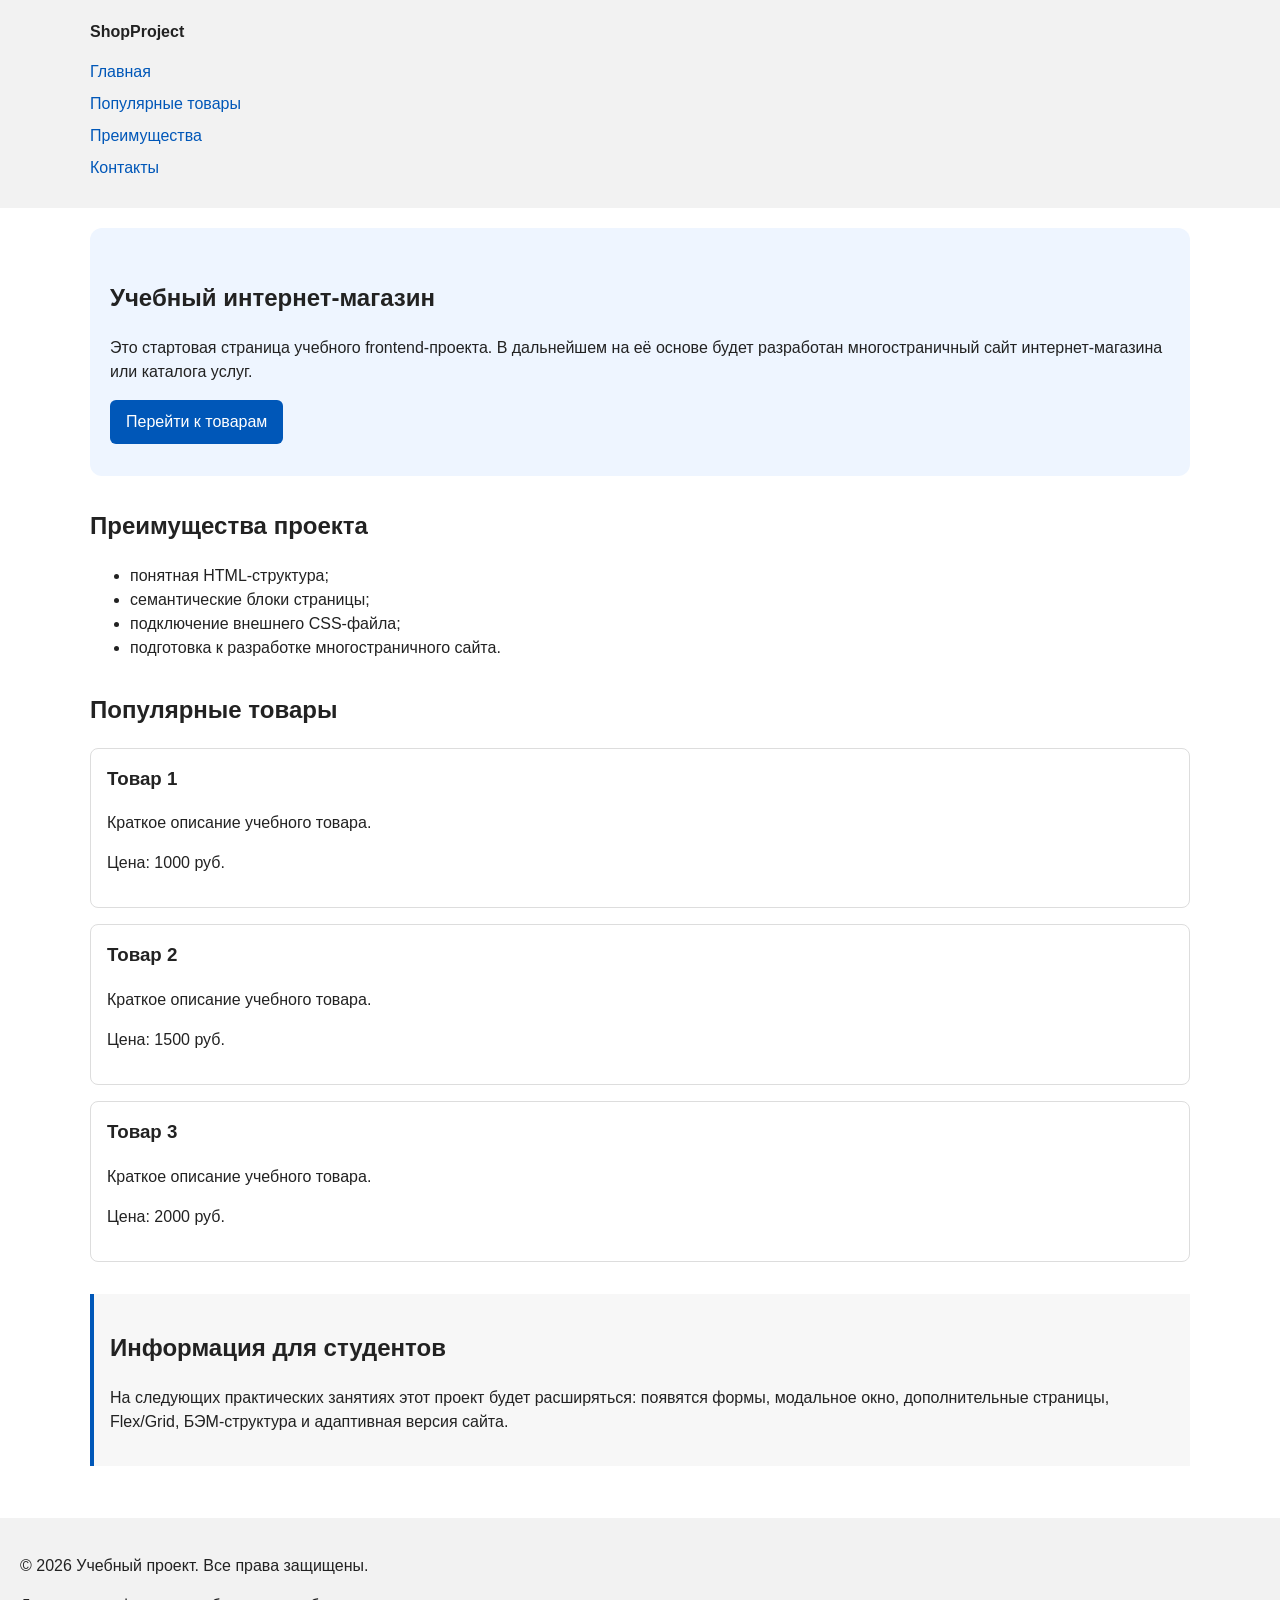
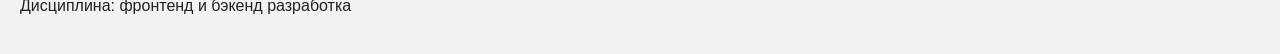
==== index.html @ b5366024 "feat: add semantic HTML structure and base CSS styles" ====
<!DOCTYPE html>
<html lang="ru">
<head>
  <meta charset="UTF-8">
  <meta name="viewport" content="width=device-width, initial-scale=1.0">
  <title>Учебный интернет-магазин</title>
  <link rel="stylesheet" href="css/style.css">
</head>
<body>

  <header>
    <div class="site-header">
      <a class="site-logo" href="index.html">ShopProject</a>

      <nav class="site-nav" aria-label="Основная навигация">
        <ul class="site-nav__list">
          <li><a href="index.html">Главная</a></li>
          <li><a href="#popular">Популярные товары</a></li>
          <li><a href="#advantages">Преимущества</a></li>
          <li><a href="#contacts">Контакты</a></li>
        </ul>
      </nav>
    </div>
  </header>

  <main>

    <section class="hero">
      <h1>Учебный интернет-магазин</h1>
      <p>
        Это стартовая страница учебного frontend-проекта.
        В дальнейшем на её основе будет разработан многостраничный сайт
        интернет-магазина или каталога услуг.
      </p>
      <a class="button" href="#popular">Перейти к товарам</a>
    </section>

    <section class="section" id="advantages">
      <h2>Преимущества проекта</h2>

      <ul class="advantages-list">
        <li>понятная HTML-структура;</li>
        <li>семантические блоки страницы;</li>
        <li>подключение внешнего CSS-файла;</li>
        <li>подготовка к разработке многостраничного сайта.</li>
      </ul>
    </section>

    <section class="section" id="popular">
      <h2>Популярные товары</h2>

      <article class="product-card">
        <h3>Товар 1</h3>
        <p>Краткое описание учебного товара.</p>
        <p>Цена: 1000 руб.</p>
      </article>

      <article class="product-card">
        <h3>Товар 2</h3>
        <p>Краткое описание учебного товара.</p>
        <p>Цена: 1500 руб.</p>
      </article>

      <article class="product-card">
        <h3>Товар 3</h3>
        <p>Краткое описание учебного товара.</p>
        <p>Цена: 2000 руб.</p>
      </article>
    </section>

    <aside class="aside-info">
      <h2>Информация для студентов</h2>
      <p>
        На следующих практических занятиях этот проект будет расширяться:
        появятся формы, модальное окно, дополнительные страницы,
        Flex/Grid, БЭМ-структура и адаптивная версия сайта.
      </p>
    </aside>

  </main>

  <footer id="contacts">
    <p>&copy; 2026 Учебный проект. Все права защищены.</p>
    <p>Дисциплина: фронтенд и бэкенд разработка</p>
  </footer>

</body>
</html>
---- css/style.css ----
/* ===== Минимальный сброс стилей ===== */

/* Универсальное правило для всех элементов.
   border-box делает расчёт размеров более понятным:
   width включает content, padding и border. */
* {
  box-sizing: border-box;
}

/* Убираем стандартный внешний отступ браузера у body.
   Без этого вокруг страницы может появиться белая рамка. */
body {
  margin: 0;
  font-family: Arial, sans-serif;
  line-height: 1.5;
  color: #222222;
  background-color: #ffffff;
}

/* ===== Базовые стили страницы ===== */

header,
main,
footer {
  padding: 20px;
}

header {
  background-color: #f2f2f2;
}

footer {
  background-color: #f2f2f2;
}

/* ===== Шапка и навигация ===== */

.site-header {
  max-width: 1100px;
  margin: 0 auto;
}

.site-logo {
  font-weight: bold;
  text-decoration: none;
  color: #222222;
}

.site-nav__list {
  padding: 0;
  margin: 16px 0 0;
  list-style: none;
}

.site-nav__list li {
  margin-bottom: 8px;
}

.site-nav__list a {
  color: #0057b8;
  text-decoration: none;
}

.site-nav__list a:hover {
  text-decoration: underline;
}

/* ===== Секции ===== */

.hero {
  max-width: 1100px;
  margin: 0 auto 32px;
  padding: 32px 20px;
  background-color: #eef5ff;
  border-radius: 12px;
}

.section {
  max-width: 1100px;
  margin: 0 auto 32px;
}

.section h2 {
  margin-top: 0;
}

/* ===== Карточки товаров ===== */

.product-card {
  margin-bottom: 16px;
  padding: 16px;
  border: 1px solid #dddddd;
  border-radius: 8px;
  background-color: #ffffff;
}

.product-card h3 {
  margin-top: 0;
}

/* ===== Кнопка ===== */

.button {
  display: inline-block;
  padding: 10px 16px;
  color: #ffffff;
  background-color: #0057b8;
  text-decoration: none;
  border-radius: 6px;
}

.button:hover {
  background-color: #003f86;
}

/* ===== Дополнительный блок aside ===== */

.aside-info {
  max-width: 1100px;
  margin: 0 auto 32px;
  padding: 16px;
  border-left: 4px solid #0057b8;
  background-color: #f7f7f7;
}
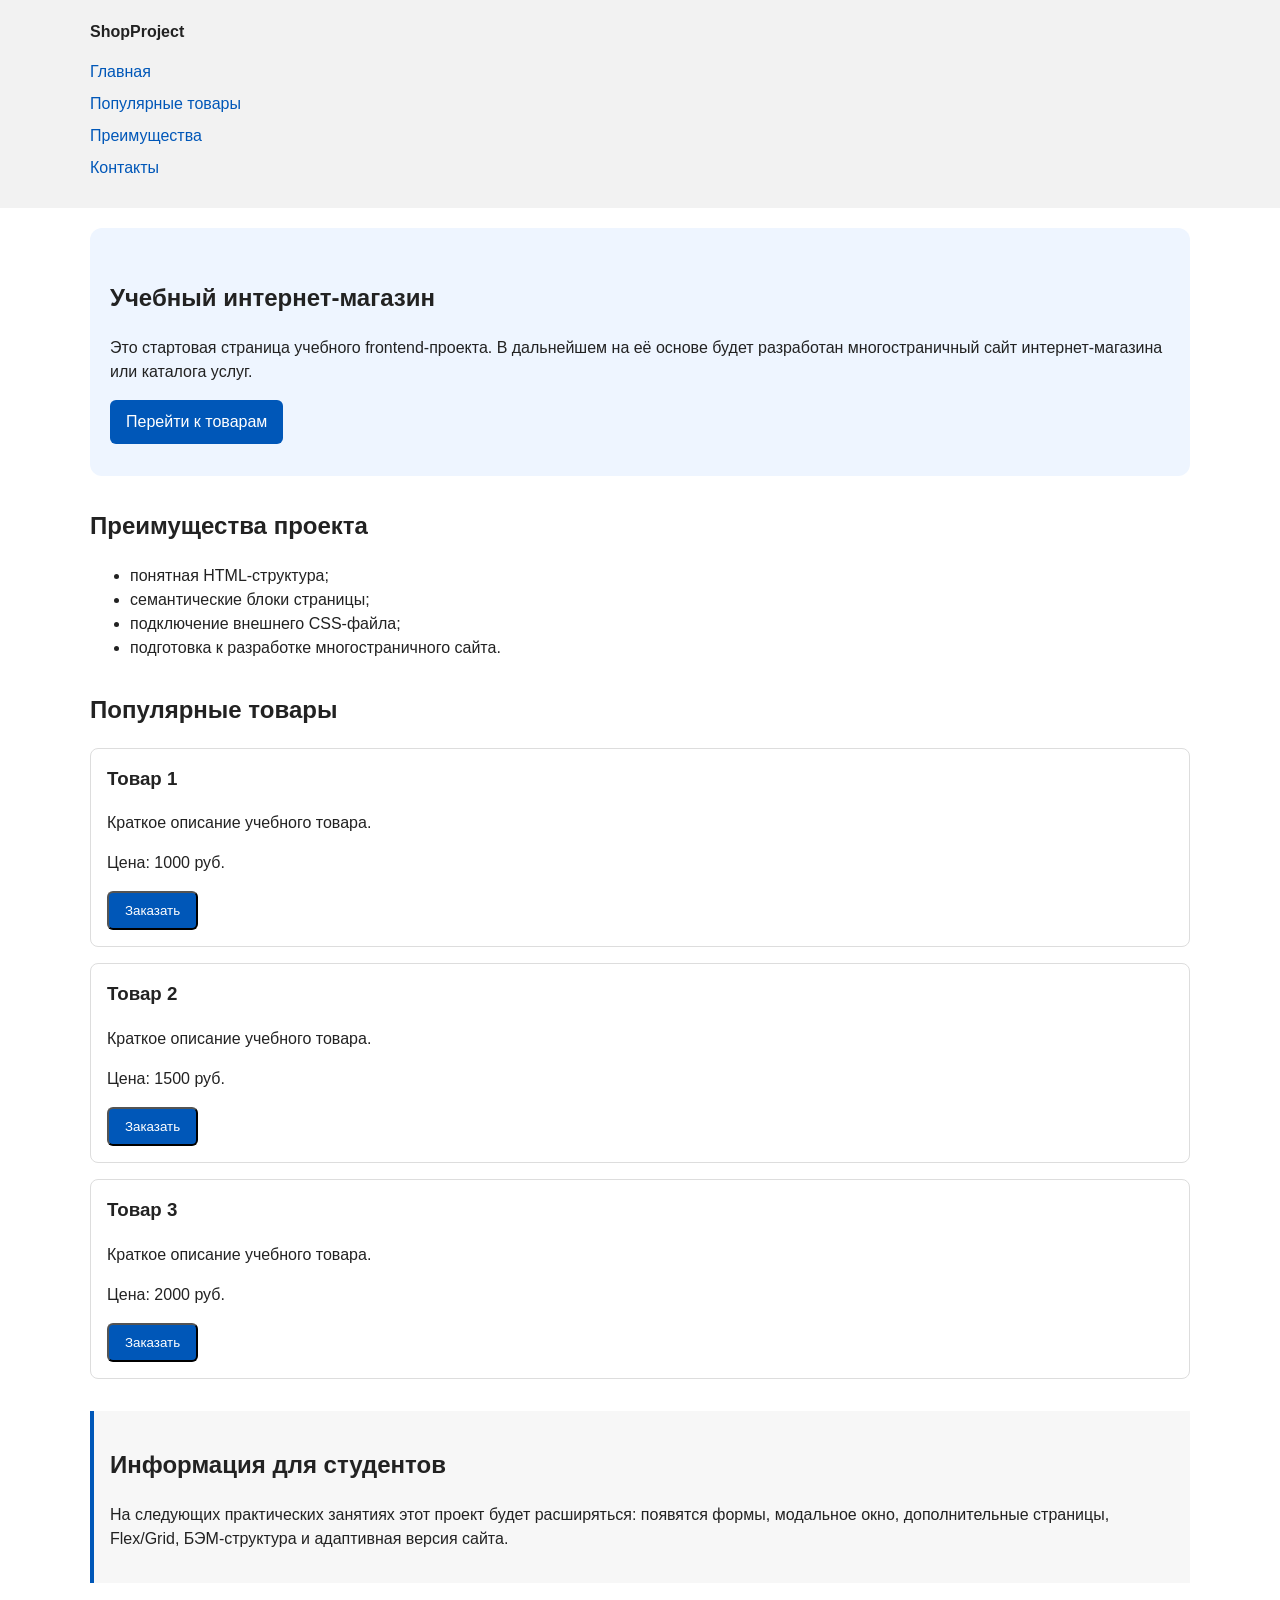
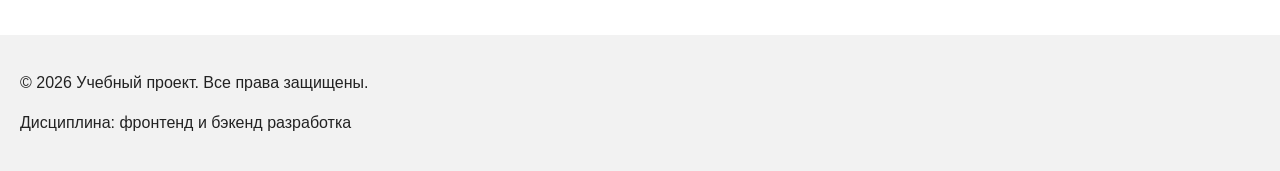
==== commit f4391a13: "feat: add order form modal and validation" ====
--- a/index.html
+++ b/index.html
@@ -5,6 +5,7 @@
   <meta name="viewport" content="width=device-width, initial-scale=1.0">
   <title>Учебный интернет-магазин</title>
   <link rel="stylesheet" href="css/style.css">
+  <script src="js/main.js" defer></script>
 </head>
 <body>
 
@@ -53,18 +54,27 @@
         <h3>Товар 1</h3>
         <p>Краткое описание учебного товара.</p>
         <p>Цена: 1000 руб.</p>
+        <button class="button product-card__button" type="button" data-product="Товар 1">
+          Заказать
+        </button>
       </article>
 
       <article class="product-card">
         <h3>Товар 2</h3>
         <p>Краткое описание учебного товара.</p>
         <p>Цена: 1500 руб.</p>
+        <button class="button product-card__button" type="button" data-product="Товар 2">
+          Заказать
+        </button>
       </article>
 
       <article class="product-card">
         <h3>Товар 3</h3>
         <p>Краткое описание учебного товара.</p>
         <p>Цена: 2000 руб.</p>
+        <button class="button product-card__button" type="button" data-product="Товар 3">
+          Заказать
+        </button>
       </article>
     </section>
 
@@ -83,6 +93,95 @@
     <p>&copy; 2026 Учебный проект. Все права защищены.</p>
     <p>Дисциплина: фронтенд и бэкенд разработка</p>
   </footer>
+<dialog class="order-dialog" id="order-dialog" aria-labelledby="order-dialog-title">
 
+  <h2 id="order-dialog-title">Оформление заявки</h2>
+
+  <form class="order-form" id="order-form" action="#" method="post" novalidate>
+
+    <input id="selected-product" name="selected-product" type="hidden">
+
+    <div class="form-field">
+      <label for="order-name">Имя</label>
+      <input
+        id="order-name"
+        name="name"
+        type="text"
+        placeholder="Введите ваше имя"
+        minlength="2"
+        autocomplete="given-name"
+        required
+      >
+    </div>
+
+    <div class="form-field">
+      <label for="order-email">E-mail</label>
+      <input
+        id="order-email"
+        name="email"
+        type="email"
+        placeholder="example@mail.ru"
+        autocomplete="email"
+        required
+      >
+    </div>
+
+    <div class="form-field">
+      <label for="order-phone">Телефон</label>
+      <input
+        id="order-phone"
+        name="phone"
+        type="tel"
+        inputmode="tel"
+        placeholder="+7 (900) 000-00-00"
+        pattern="^\+7 \(\d{3}\) \d{3}-\d{2}-\d{2}$"
+        required
+      >
+      <small>Формат: +7 (900) 000-00-00</small>
+    </div>
+
+    <div class="form-field">
+      <label for="order-date">Дата связи</label>
+      <input id="order-date" name="date" type="date">
+    </div>
+
+    <div class="form-field">
+      <label for="order-topic">Тема заявки</label>
+      <select id="order-topic" name="topic" required>
+        <option value="">Выберите тему</option>
+        <option value="product">Заказ товара</option>
+        <option value="consultation">Консультация</option>
+        <option value="delivery">Доставка</option>
+      </select>
+    </div>
+
+    <div class="form-field">
+      <label for="order-comment">Комментарий</label>
+      <textarea
+        id="order-comment"
+        name="comment"
+        rows="4"
+        placeholder="Укажите дополнительную информацию"
+      ></textarea>
+    </div>
+
+    <div class="form-field form-field--checkbox">
+      <label>
+        <input id="order-agreement" name="agreement" type="checkbox" required>
+        Я согласен на обработку данных
+      </label>
+    </div>
+
+    <div class="form-actions">
+      <button type="button" id="close-order-dialog">Закрыть</button>
+      <button type="submit">Отправить заявку</button>
+    </div>
+
+  </form>
+</dialog>
+
+<p class="success-message" id="success-message" hidden>
+  Форма успешно отправлена!
+</p>
 </body>
 </html>
--- a/css/style.css
+++ b/css/style.css
@@ -121,4 +121,80 @@
   padding: 16px;
   border-left: 4px solid #0057b8;
   background-color: #f7f7f7;
+}
+
+/* ===== Модальное окно ===== */
+
+.order-dialog {
+  width: min(100% - 32px, 560px);
+  padding: 24px;
+  border: none;
+  border-radius: 12px;
+}
+
+.order-dialog::backdrop {
+  background-color: rgba(0, 0, 0, 0.5);
+}
+
+/* ===== Поля формы ===== */
+
+.form-field {
+  margin-bottom: 16px;
+}
+
+.form-field label {
+  display: block;
+  margin-bottom: 6px;
+}
+
+.form-field input,
+.form-field select,
+.form-field textarea {
+  width: 100%;
+  padding: 10px 12px;
+  border: 1px solid #cccccc;
+  border-radius: 6px;
+  font: inherit;
+}
+
+.form-field input[type="checkbox"] {
+  width: auto;
+}
+
+.form-field small {
+  display: block;
+  margin-top: 4px;
+  color: #666666;
+}
+
+/* Видимый фокус для клавиатурной навигации */
+.form-field input:focus-visible,
+.form-field select:focus-visible,
+.form-field textarea:focus-visible,
+.form-actions button:focus-visible {
+  outline: 2px solid #0057b8;
+  outline-offset: 2px;
+}
+
+/* Подсветка ошибочных полей */
+[aria-invalid="true"] {
+  border-color: #b00020;
+}
+
+/* ===== Кнопки формы ===== */
+
+.form-actions {
+  display: flex;
+  gap: 12px;
+  margin-top: 20px;
+}
+
+/* ===== Сообщение об успешной отправке ===== */
+
+.success-message {
+  max-width: 1100px;
+  margin: 24px auto;
+  padding: 16px;
+  border-left: 4px solid #168a2f;
+  background-color: #eefaf0;
 }
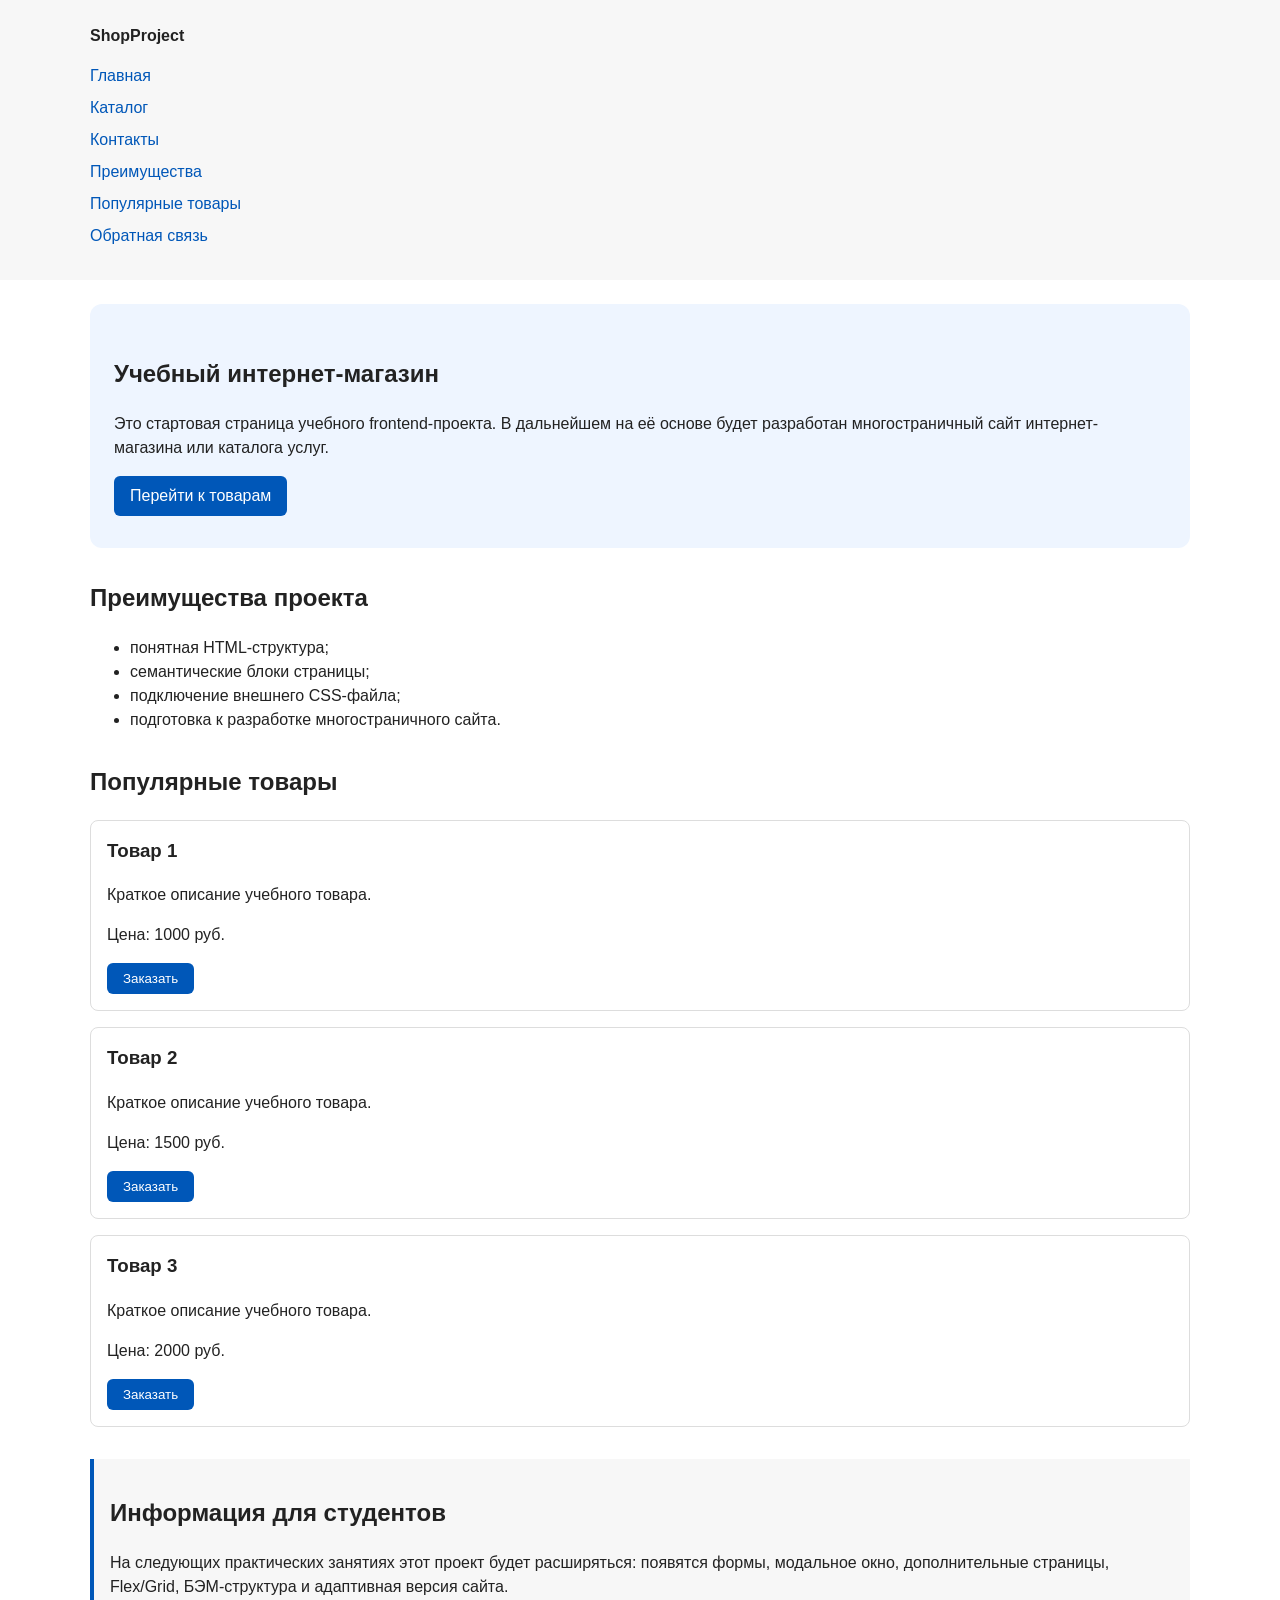
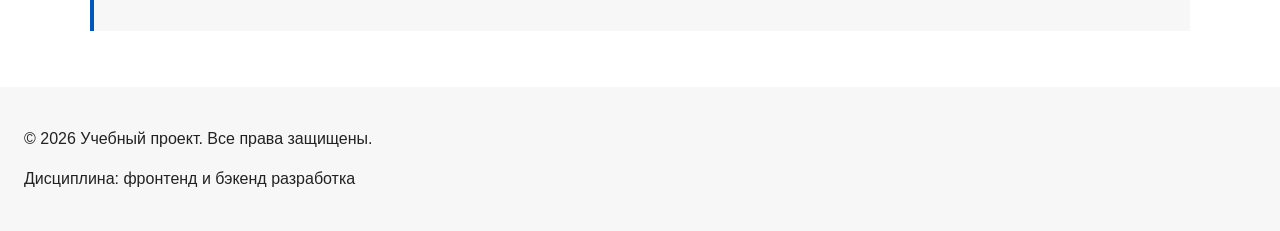
==== commit b12f45eb: "feat: add multi-page structure navigation and anchors" ====
--- a/index.html
+++ b/index.html
@@ -12,13 +12,14 @@
   <header>
     <div class="site-header">
       <a class="site-logo" href="index.html">ShopProject</a>
-
       <nav class="site-nav" aria-label="Основная навигация">
         <ul class="site-nav__list">
           <li><a href="index.html">Главная</a></li>
-          <li><a href="#popular">Популярные товары</a></li>
-          <li><a href="#advantages">Преимущества</a></li>
-          <li><a href="#contacts">Контакты</a></li>
+          <li><a href="catalog.html">Каталог</a></li>
+          <li><a href="contacts.html">Контакты</a></li>
+          <li><a href="index.html#advantages">Преимущества</a></li>
+          <li><a href="index.html#popular">Популярные товары</a></li>
+          <li><a href="index.html#contacts">Обратная связь</a></li>
         </ul>
       </nav>
     </div>
--- a/css/style.css
+++ b/css/style.css
@@ -1,63 +1,134 @@
-/* ===== Минимальный сброс стилей ===== */
-
-/* Универсальное правило для всех элементов.
-   border-box делает расчёт размеров более понятным:
-   width включает content, padding и border. */
+/* ===================================
+   1. Переменные проекта
+   =================================== */
+:root {
+  /* Основные цвета проекта */
+  --color-bg: #ffffff;
+  --color-text: #222222;
+  --color-muted: #666666;
+  --color-primary: #0057b8;
+  --color-primary-dark: #003f86;
+  --color-border: #dddddd;
+  --color-surface: #f7f7f7;
+  --color-surface-accent: #eef5ff;
+  --color-danger: #b00020;
+  --color-success: #168a2f;
+  --color-success-bg: #eefaf0;
+  --color-white: #ffffff;
+
+  /* Отступы */
+  --space-xs: 4px;
+  --space-sm: 8px;
+  --space-md: 16px;
+  --space-lg: 24px;
+  --space-xl: 32px;
+
+  /* Скругления */
+  --radius-sm: 6px;
+  --radius-md: 8px;
+  --radius-lg: 12px;
+
+  /* Размеры */
+  --container-width: 1100px;
+}
+
+/* ===================================
+   2. Базовые стили
+   =================================== */
 * {
   box-sizing: border-box;
 }
 
-/* Убираем стандартный внешний отступ браузера у body.
-   Без этого вокруг страницы может появиться белая рамка. */
 body {
   margin: 0;
   font-family: Arial, sans-serif;
   line-height: 1.5;
-  color: #222222;
-  background-color: #ffffff;
-}
-
-/* ===== Базовые стили страницы ===== */
+  color: var(--color-text);
+  background-color: var(--color-bg);
+}
 
 header,
 main,
 footer {
-  padding: 20px;
+  padding: var(--space-lg);
 }
 
 header {
-  background-color: #f2f2f2;
+  background-color: var(--color-surface);
 }
 
 footer {
-  background-color: #f2f2f2;
-}
-
-/* ===== Шапка и навигация ===== */
-
+  background-color: var(--color-surface);
+}
+
+/* ===================================
+   3. Общие элементы интерфейса
+   =================================== */
+a {
+  color: var(--color-primary);
+}
+
+a:hover {
+  color: var(--color-primary-dark);
+}
+
+a:focus-visible {
+  outline: 2px solid var(--color-primary);
+  outline-offset: 3px;
+}
+
+.button {
+  display: inline-block;
+  padding: var(--space-sm) var(--space-md);
+  color: var(--color-white);
+  background-color: var(--color-primary);
+  text-decoration: none;
+  border: none;
+  border-radius: var(--radius-sm);
+  cursor: pointer;
+}
+
+.button:hover {
+  background-color: var(--color-primary-dark);
+  color: var(--color-white);
+}
+
+.button:focus-visible {
+  outline: 2px solid var(--color-primary);
+  outline-offset: 3px;
+}
+
+.button:disabled {
+  opacity: 0.6;
+  cursor: not-allowed;
+}
+
+/* ===================================
+   4. Компоненты страницы
+   =================================== */
 .site-header {
-  max-width: 1100px;
+  max-width: var(--container-width);
   margin: 0 auto;
 }
 
 .site-logo {
   font-weight: bold;
   text-decoration: none;
-  color: #222222;
+  color: var(--color-text);
 }
 
 .site-nav__list {
   padding: 0;
-  margin: 16px 0 0;
+  margin: var(--space-md) 0 0;
   list-style: none;
 }
 
 .site-nav__list li {
-  margin-bottom: 8px;
+  margin-bottom: var(--space-sm);
 }
 
 .site-nav__list a {
-  color: #0057b8;
+  color: var(--color-primary);
   text-decoration: none;
 }
 
@@ -65,86 +136,68 @@
   text-decoration: underline;
 }
 
-/* ===== Секции ===== */
-
 .hero {
-  max-width: 1100px;
-  margin: 0 auto 32px;
-  padding: 32px 20px;
-  background-color: #eef5ff;
-  border-radius: 12px;
+  max-width: var(--container-width);
+  margin: 0 auto var(--space-xl);
+  padding: var(--space-xl) var(--space-lg);
+  background-color: var(--color-surface-accent);
+  border-radius: var(--radius-lg);
 }
 
 .section {
-  max-width: 1100px;
-  margin: 0 auto 32px;
+  max-width: var(--container-width);
+  margin: 0 auto var(--space-xl);
 }
 
 .section h2 {
   margin-top: 0;
 }
 
-/* ===== Карточки товаров ===== */
-
 .product-card {
-  margin-bottom: 16px;
-  padding: 16px;
-  border: 1px solid #dddddd;
-  border-radius: 8px;
-  background-color: #ffffff;
+  margin-bottom: var(--space-md);
+  padding: var(--space-md);
+  border: 1px solid var(--color-border);
+  border-radius: var(--radius-md);
+  background-color: var(--color-bg);
+}
+
+.product-card:hover {
+  border-color: var(--color-primary);
 }
 
 .product-card h3 {
   margin-top: 0;
 }
 
-/* ===== Кнопка ===== */
-
-.button {
-  display: inline-block;
-  padding: 10px 16px;
-  color: #ffffff;
-  background-color: #0057b8;
-  text-decoration: none;
-  border-radius: 6px;
-}
-
-.button:hover {
-  background-color: #003f86;
-}
-
-/* ===== Дополнительный блок aside ===== */
-
 .aside-info {
-  max-width: 1100px;
-  margin: 0 auto 32px;
-  padding: 16px;
-  border-left: 4px solid #0057b8;
-  background-color: #f7f7f7;
-}
-
-/* ===== Модальное окно ===== */
-
+  max-width: var(--container-width);
+  margin: 0 auto var(--space-xl);
+  padding: var(--space-md);
+  border-left: 4px solid var(--color-primary);
+  background-color: var(--color-surface);
+}
+
+/* ===================================
+   5. Форма и модальное окно
+   =================================== */
 .order-dialog {
   width: min(100% - 32px, 560px);
-  padding: 24px;
+  padding: var(--space-lg);
   border: none;
-  border-radius: 12px;
+  border-radius: var(--radius-lg);
 }
 
 .order-dialog::backdrop {
   background-color: rgba(0, 0, 0, 0.5);
 }
 
-/* ===== Поля формы ===== */
-
 .form-field {
-  margin-bottom: 16px;
+  margin-bottom: var(--space-md);
 }
 
 .form-field label {
   display: block;
-  margin-bottom: 6px;
+  margin-bottom: var(--space-xs);
 }
 
 .form-field input,
@@ -152,8 +205,8 @@
 .form-field textarea {
   width: 100%;
   padding: 10px 12px;
-  border: 1px solid #cccccc;
-  border-radius: 6px;
+  border: 1px solid var(--color-border);
+  border-radius: var(--radius-sm);
   font: inherit;
 }
 
@@ -163,38 +216,38 @@
 
 .form-field small {
   display: block;
-  margin-top: 4px;
-  color: #666666;
-}
-
-/* Видимый фокус для клавиатурной навигации */
+  margin-top: var(--space-xs);
+  color: var(--color-muted);
+}
+
+.form-field input:hover,
+.form-field select:hover,
+.form-field textarea:hover {
+  border-color: var(--color-primary);
+}
+
 .form-field input:focus-visible,
 .form-field select:focus-visible,
 .form-field textarea:focus-visible,
 .form-actions button:focus-visible {
-  outline: 2px solid #0057b8;
-  outline-offset: 2px;
-}
-
-/* Подсветка ошибочных полей */
+  outline: 2px solid var(--color-primary);
+  outline-offset: 3px;
+}
+
 [aria-invalid="true"] {
-  border-color: #b00020;
-}
-
-/* ===== Кнопки формы ===== */
+  border-color: var(--color-danger);
+}
 
 .form-actions {
   display: flex;
-  gap: 12px;
-  margin-top: 20px;
-}
-
-/* ===== Сообщение об успешной отправке ===== */
+  gap: var(--space-md);
+  margin-top: var(--space-lg);
+}
 
 .success-message {
-  max-width: 1100px;
-  margin: 24px auto;
-  padding: 16px;
-  border-left: 4px solid #168a2f;
-  background-color: #eefaf0;
+  max-width: var(--container-width);
+  margin: var(--space-lg) auto;
+  padding: var(--space-md);
+  border-left: 4px solid var(--color-success);
+  background-color: var(--color-success-bg);
 }
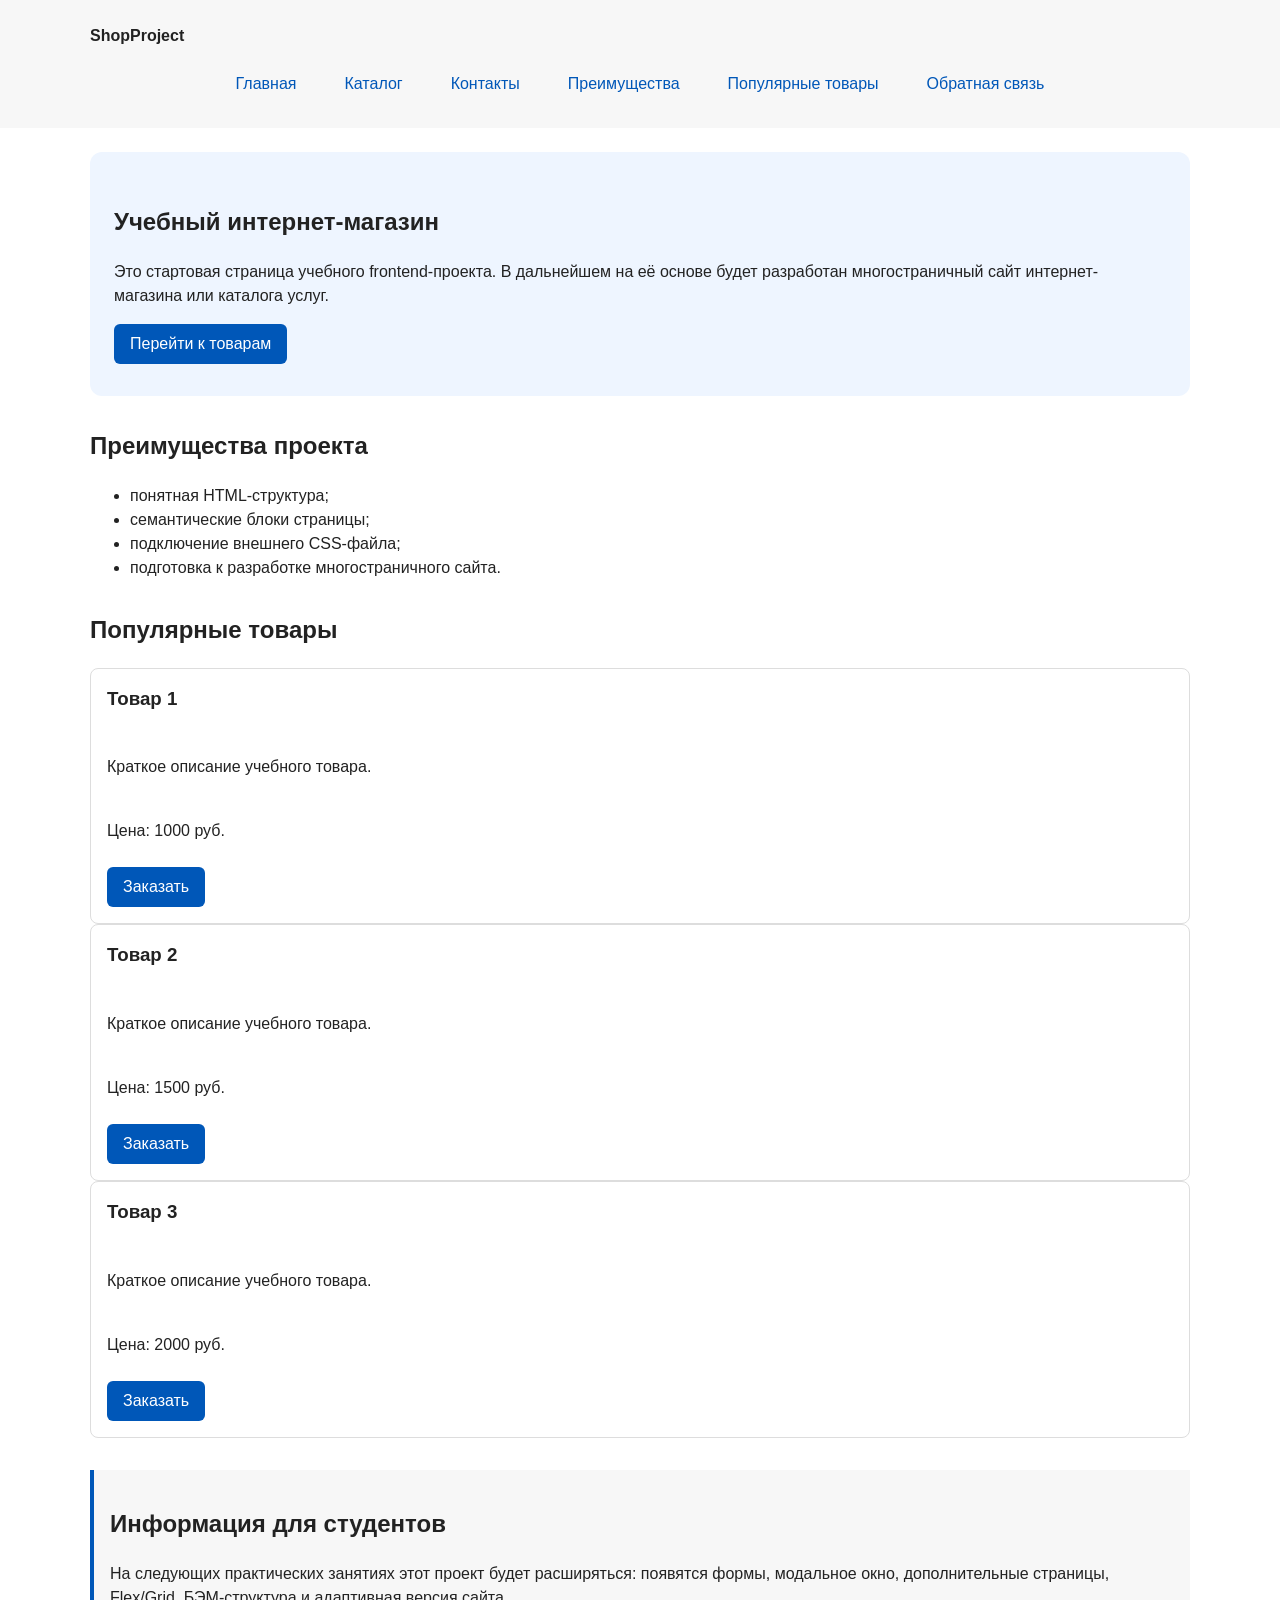
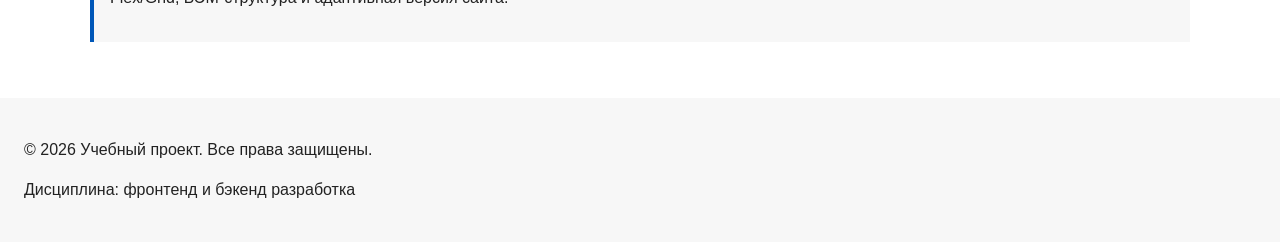
==== commit 8d5226aa: "feat: add product images, sticky header and grid catalog layout" ====
--- a/index.html
+++ b/index.html
@@ -50,33 +50,36 @@
 
     <section class="section" id="popular">
       <h2>Популярные товары</h2>
+      
+      <div class="products-grid"></div>
 
-      <article class="product-card">
-        <h3>Товар 1</h3>
-        <p>Краткое описание учебного товара.</p>
-        <p>Цена: 1000 руб.</p>
-        <button class="button product-card__button" type="button" data-product="Товар 1">
-          Заказать
-        </button>
-      </article>
+        <article class="product-card">
+          <h3>Товар 1</h3>
+          <p>Краткое описание учебного товара.</p>
+          <p>Цена: 1000 руб.</p>
+          <button class="button product-card__button" type="button" data-product="Товар 1">
+            Заказать
+          </button>
+        </article>
 
-      <article class="product-card">
-        <h3>Товар 2</h3>
-        <p>Краткое описание учебного товара.</p>
-        <p>Цена: 1500 руб.</p>
-        <button class="button product-card__button" type="button" data-product="Товар 2">
-          Заказать
-        </button>
-      </article>
+        <article class="product-card">
+          <h3>Товар 2</h3>
+          <p>Краткое описание учебного товара.</p>
+          <p>Цена: 1500 руб.</p>
+          <button class="button product-card__button" type="button" data-product="Товар 2">
+            Заказать
+          </button>
+        </article>
 
-      <article class="product-card">
-        <h3>Товар 3</h3>
-        <p>Краткое описание учебного товара.</p>
-        <p>Цена: 2000 руб.</p>
-        <button class="button product-card__button" type="button" data-product="Товар 3">
-          Заказать
-        </button>
-      </article>
+        <article class="product-card">
+          <h3>Товар 3</h3>
+          <p>Краткое описание учебного товара.</p>
+          <p>Цена: 2000 руб.</p>
+          <button class="button product-card__button" type="button" data-product="Товар 3">
+            Заказать
+          </button>
+        </article>
+      </div>
     </section>
 
     <aside class="aside-info">
--- a/css/style.css
+++ b/css/style.css
@@ -2,7 +2,7 @@
    1. Переменные проекта
    =================================== */
 :root {
-  /* Основные цвета проекта */
+  /* Основные цвета */
   --color-bg: #ffffff;
   --color-text: #222222;
   --color-muted: #666666;
@@ -39,6 +39,10 @@
   box-sizing: border-box;
 }
 
+html {
+  scroll-behavior: smooth;
+}
+
 body {
   margin: 0;
   font-family: Arial, sans-serif;
@@ -61,6 +65,13 @@
   background-color: var(--color-surface);
 }
 
+/* Шапка остаётся сверху при скролле */
+header {
+  position: sticky;
+  top: 0;
+  z-index: 100;
+}
+
 /* ===================================
    3. Общие элементы интерфейса
    =================================== */
@@ -75,6 +86,15 @@
 a:focus-visible {
   outline: 2px solid var(--color-primary);
   outline-offset: 3px;
+}
+
+/* Кнопки-ссылки не должны терять белый текст при hover */
+a.button,
+a.button:hover,
+a.button:focus,
+a.button:focus-visible,
+a.button:active {
+  color: var(--color-white);
 }
 
 .button {
@@ -85,6 +105,7 @@
   text-decoration: none;
   border: none;
   border-radius: var(--radius-sm);
+  font: inherit;
   cursor: pointer;
 }
 
@@ -103,39 +124,70 @@
   cursor: not-allowed;
 }
 
+/* Подсветка цели якоря */
+:target {
+  outline: 2px dashed var(--color-primary);
+  outline-offset: 4px;
+}
+
 /* ===================================
    4. Компоненты страницы
    =================================== */
+
+/* --- Шапка и навигация --- */
 .site-header {
   max-width: var(--container-width);
   margin: 0 auto;
 }
 
 .site-logo {
-  font-weight: bold;
+  font-weight: 700;
   text-decoration: none;
   color: var(--color-text);
 }
 
 .site-nav__list {
+  display: flex;
+  flex-wrap: wrap;
+  justify-content: center;
+  align-items: center;
+  gap: var(--space-md);
   padding: 0;
   margin: var(--space-md) 0 0;
   list-style: none;
 }
 
-.site-nav__list li {
-  margin-bottom: var(--space-sm);
-}
-
 .site-nav__list a {
+  display: inline-block;
+  padding: var(--space-sm) var(--space-md);
   color: var(--color-primary);
   text-decoration: none;
+  border-radius: var(--radius-sm);
 }
 
 .site-nav__list a:hover {
-  text-decoration: underline;
-}
-
+  color: var(--color-white);
+  background-color: var(--color-primary);
+}
+
+/* --- Хлебные крошки --- */
+.breadcrumbs {
+  max-width: var(--container-width);
+  margin: 0 auto var(--space-md);
+  font-size: 14px;
+  color: var(--color-muted);
+}
+
+.breadcrumbs a {
+  color: var(--color-primary);
+}
+
+.breadcrumbs span::before {
+  content: " / ";
+  color: var(--color-muted);
+}
+
+/* --- Hero --- */
 .hero {
   max-width: var(--container-width);
   margin: 0 auto var(--space-xl);
@@ -144,6 +196,7 @@
   border-radius: var(--radius-lg);
 }
 
+/* --- Секции --- */
 .section {
   max-width: var(--container-width);
   margin: 0 auto var(--space-xl);
@@ -153,8 +206,18 @@
   margin-top: 0;
 }
 
+/* --- Сетка карточек --- */
+.products-grid {
+  display: grid;
+  grid-template-columns: repeat(3, 1fr);
+  gap: var(--space-lg);
+}
+
+/* --- Карточка товара --- */
 .product-card {
-  margin-bottom: var(--space-md);
+  display: flex;
+  flex-direction: column;
+  gap: var(--space-sm);
   padding: var(--space-md);
   border: 1px solid var(--color-border);
   border-radius: var(--radius-md);
@@ -169,6 +232,20 @@
   margin-top: 0;
 }
 
+.product-card__image {
+  display: block;
+  width: 100%;
+  height: 200px;
+  object-fit: contain;
+  margin-bottom: var(--space-sm);
+}
+
+.product-card .button {
+  margin-top: auto;
+  align-self: flex-start;
+}
+
+/* --- Блок aside --- */
 .aside-info {
   max-width: var(--container-width);
   margin: 0 auto var(--space-xl);
@@ -180,6 +257,8 @@
 /* ===================================
    5. Форма и модальное окно
    =================================== */
+
+/* --- Модальное окно --- */
 .order-dialog {
   width: min(100% - 32px, 560px);
   padding: var(--space-lg);
@@ -191,6 +270,7 @@
   background-color: rgba(0, 0, 0, 0.5);
 }
 
+/* --- Поля формы --- */
 .form-field {
   margin-bottom: var(--space-md);
 }
@@ -244,10 +324,65 @@
   margin-top: var(--space-lg);
 }
 
+/* --- Сообщение об успехе --- */
 .success-message {
   max-width: var(--container-width);
   margin: var(--space-lg) auto;
   padding: var(--space-md);
   border-left: 4px solid var(--color-success);
   background-color: var(--color-success-bg);
+}
+
+/* ===================================
+   6. Каталог: фильтры + товары
+   =================================== */
+.catalog-layout {
+  max-width: var(--container-width);
+  margin: 0 auto var(--space-xl);
+  display: grid;
+  grid-template-columns: 260px 1fr;
+  grid-template-areas: "filters products";
+  gap: var(--space-lg);
+}
+
+.catalog-filters {
+  grid-area: filters;
+  padding: var(--space-md);
+  border: 1px solid var(--color-border);
+  border-radius: var(--radius-md);
+  background-color: var(--color-surface);
+}
+
+.catalog-products {
+  grid-area: products;
+}
+
+/* --- Форма фильтров --- */
+.filters-form {
+  display: grid;
+  gap: var(--space-md);
+}
+
+.filters-form fieldset {
+  margin: 0;
+  padding: var(--space-md);
+  border: 1px solid var(--color-border);
+  border-radius: var(--radius-sm);
+}
+
+.filters-form legend {
+  font-weight: 700;
+}
+
+.filters-form label {
+  display: block;
+  margin-bottom: var(--space-sm);
+}
+
+.filters-form input[type="number"] {
+  width: 100%;
+  padding: 8px 10px;
+  border: 1px solid var(--color-border);
+  border-radius: var(--radius-sm);
+  font: inherit;
 }
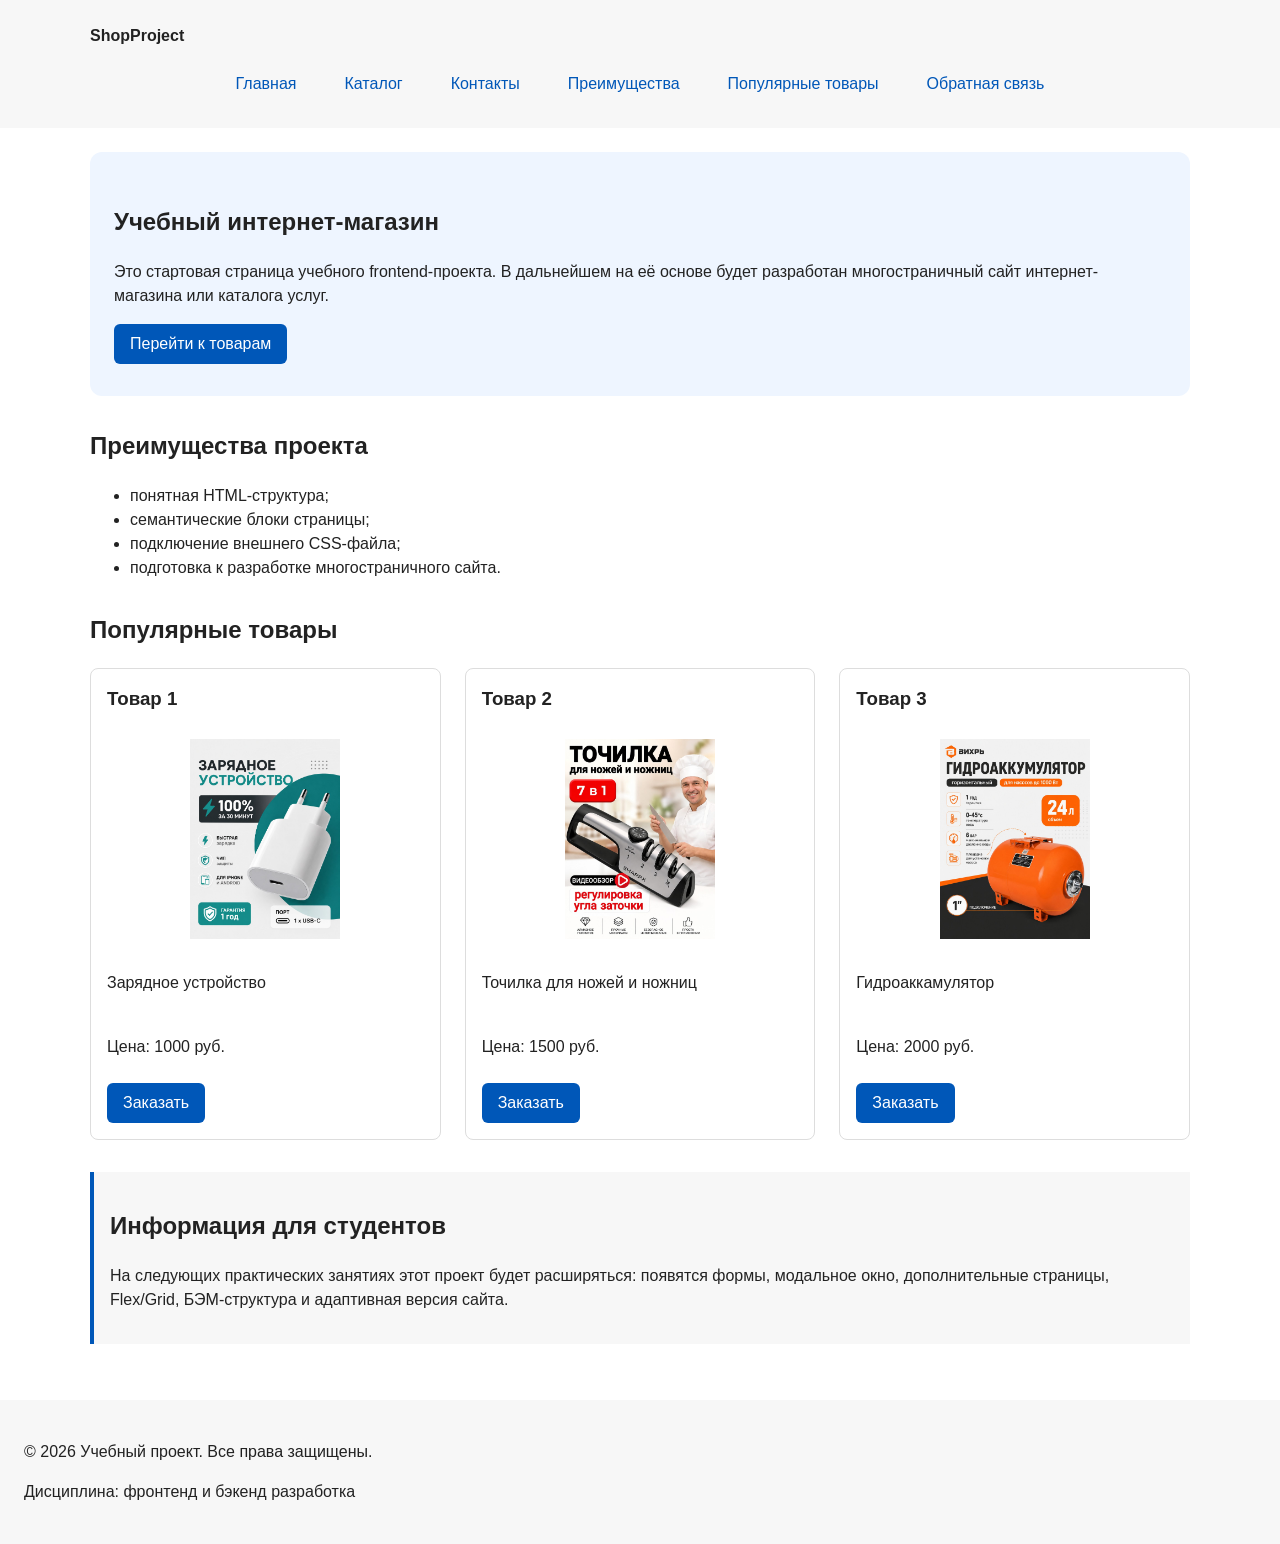
==== commit 9627c6da: "fix: wrap product cards in grid container and add images" ====
--- a/index.html
+++ b/index.html
@@ -3,6 +3,7 @@
 <head>
   <meta charset="UTF-8">
   <meta name="viewport" content="width=device-width, initial-scale=1.0">
+  <meta name="description" content="Учебный интернет-магазин — стартовая страница проекта.">
   <title>Учебный интернет-магазин</title>
   <link rel="stylesheet" href="css/style.css">
   <script src="js/main.js" defer></script>
@@ -12,6 +13,7 @@
   <header>
     <div class="site-header">
       <a class="site-logo" href="index.html">ShopProject</a>
+
       <nav class="site-nav" aria-label="Основная навигация">
         <ul class="site-nav__list">
           <li><a href="index.html">Главная</a></li>
@@ -50,12 +52,13 @@
 
     <section class="section" id="popular">
       <h2>Популярные товары</h2>
-      
-      <div class="products-grid"></div>
+
+      <div class="products-grid">
 
         <article class="product-card">
           <h3>Товар 1</h3>
-          <p>Краткое описание учебного товара.</p>
+          <img src="images/product-1.jpg" alt="Товар 1" class="product-card__image">
+          <p>Зарядное устройство</p>
           <p>Цена: 1000 руб.</p>
           <button class="button product-card__button" type="button" data-product="Товар 1">
             Заказать
@@ -64,7 +67,8 @@
 
         <article class="product-card">
           <h3>Товар 2</h3>
-          <p>Краткое описание учебного товара.</p>
+          <img src="images/product-2.jpg" alt="Товар 2" class="product-card__image">
+          <p>Точилка для ножей и ножниц</p>
           <p>Цена: 1500 руб.</p>
           <button class="button product-card__button" type="button" data-product="Товар 2">
             Заказать
@@ -73,12 +77,14 @@
 
         <article class="product-card">
           <h3>Товар 3</h3>
-          <p>Краткое описание учебного товара.</p>
+          <img src="images/product-3.jpg" alt="Товар 3" class="product-card__image">
+          <p>Гидроаккамулятор</p>
           <p>Цена: 2000 руб.</p>
           <button class="button product-card__button" type="button" data-product="Товар 3">
             Заказать
           </button>
         </article>
+
       </div>
     </section>
 
@@ -97,95 +103,97 @@
     <p>&copy; 2026 Учебный проект. Все права защищены.</p>
     <p>Дисциплина: фронтенд и бэкенд разработка</p>
   </footer>
-<dialog class="order-dialog" id="order-dialog" aria-labelledby="order-dialog-title">
 
-  <h2 id="order-dialog-title">Оформление заявки</h2>
+  <dialog class="order-dialog" id="order-dialog" aria-labelledby="order-dialog-title">
 
-  <form class="order-form" id="order-form" action="#" method="post" novalidate>
+    <h2 id="order-dialog-title">Оформление заявки</h2>
 
-    <input id="selected-product" name="selected-product" type="hidden">
+    <form class="order-form" id="order-form" action="#" method="post" novalidate>
 
-    <div class="form-field">
-      <label for="order-name">Имя</label>
-      <input
-        id="order-name"
-        name="name"
-        type="text"
-        placeholder="Введите ваше имя"
-        minlength="2"
-        autocomplete="given-name"
-        required
-      >
-    </div>
+      <input id="selected-product" name="selected-product" type="hidden">
 
-    <div class="form-field">
-      <label for="order-email">E-mail</label>
-      <input
-        id="order-email"
-        name="email"
-        type="email"
-        placeholder="example@mail.ru"
-        autocomplete="email"
-        required
-      >
-    </div>
+      <div class="form-field">
+        <label for="order-name">Имя</label>
+        <input
+          id="order-name"
+          name="name"
+          type="text"
+          placeholder="Введите ваше имя"
+          minlength="2"
+          autocomplete="given-name"
+          required
+        >
+      </div>
 
-    <div class="form-field">
-      <label for="order-phone">Телефон</label>
-      <input
-        id="order-phone"
-        name="phone"
-        type="tel"
-        inputmode="tel"
-        placeholder="+7 (900) 000-00-00"
-        pattern="^\+7 \(\d{3}\) \d{3}-\d{2}-\d{2}$"
-        required
-      >
-      <small>Формат: +7 (900) 000-00-00</small>
-    </div>
+      <div class="form-field">
+        <label for="order-email">E-mail</label>
+        <input
+          id="order-email"
+          name="email"
+          type="email"
+          placeholder="example@mail.ru"
+          autocomplete="email"
+          required
+        >
+      </div>
 
-    <div class="form-field">
-      <label for="order-date">Дата связи</label>
-      <input id="order-date" name="date" type="date">
-    </div>
+      <div class="form-field">
+        <label for="order-phone">Телефон</label>
+        <input
+          id="order-phone"
+          name="phone"
+          type="tel"
+          inputmode="tel"
+          placeholder="+7 (900) 000-00-00"
+          pattern="^\+7 \(\d{3}\) \d{3}-\d{2}-\d{2}$"
+          required
+        >
+        <small>Формат: +7 (900) 000-00-00</small>
+      </div>
 
-    <div class="form-field">
-      <label for="order-topic">Тема заявки</label>
-      <select id="order-topic" name="topic" required>
-        <option value="">Выберите тему</option>
-        <option value="product">Заказ товара</option>
-        <option value="consultation">Консультация</option>
-        <option value="delivery">Доставка</option>
-      </select>
-    </div>
+      <div class="form-field">
+        <label for="order-date">Дата связи</label>
+        <input id="order-date" name="date" type="date">
+      </div>
 
-    <div class="form-field">
-      <label for="order-comment">Комментарий</label>
-      <textarea
-        id="order-comment"
-        name="comment"
-        rows="4"
-        placeholder="Укажите дополнительную информацию"
-      ></textarea>
-    </div>
+      <div class="form-field">
+        <label for="order-topic">Тема заявки</label>
+        <select id="order-topic" name="topic" required>
+          <option value="">Выберите тему</option>
+          <option value="product">Заказ товара</option>
+          <option value="consultation">Консультация</option>
+          <option value="delivery">Доставка</option>
+        </select>
+      </div>
 
-    <div class="form-field form-field--checkbox">
-      <label>
-        <input id="order-agreement" name="agreement" type="checkbox" required>
-        Я согласен на обработку данных
-      </label>
-    </div>
+      <div class="form-field">
+        <label for="order-comment">Комментарий</label>
+        <textarea
+          id="order-comment"
+          name="comment"
+          rows="4"
+          placeholder="Укажите дополнительную информацию"
+        ></textarea>
+      </div>
 
-    <div class="form-actions">
-      <button type="button" id="close-order-dialog">Закрыть</button>
-      <button type="submit">Отправить заявку</button>
-    </div>
+      <div class="form-field form-field--checkbox">
+        <label>
+          <input id="order-agreement" name="agreement" type="checkbox" required>
+          Я согласен на обработку данных
+        </label>
+      </div>
 
-  </form>
-</dialog>
+      <div class="form-actions">
+        <button type="button" id="close-order-dialog">Закрыть</button>
+        <button type="submit">Отправить заявку</button>
+      </div>
 
-<p class="success-message" id="success-message" hidden>
-  Форма успешно отправлена!
-</p>
+    </form>
+  </dialog>
+
+  <p class="success-message" id="success-message" hidden>
+    Форма успешно отправлена!
+  </p>
+
 </body>
 </html>
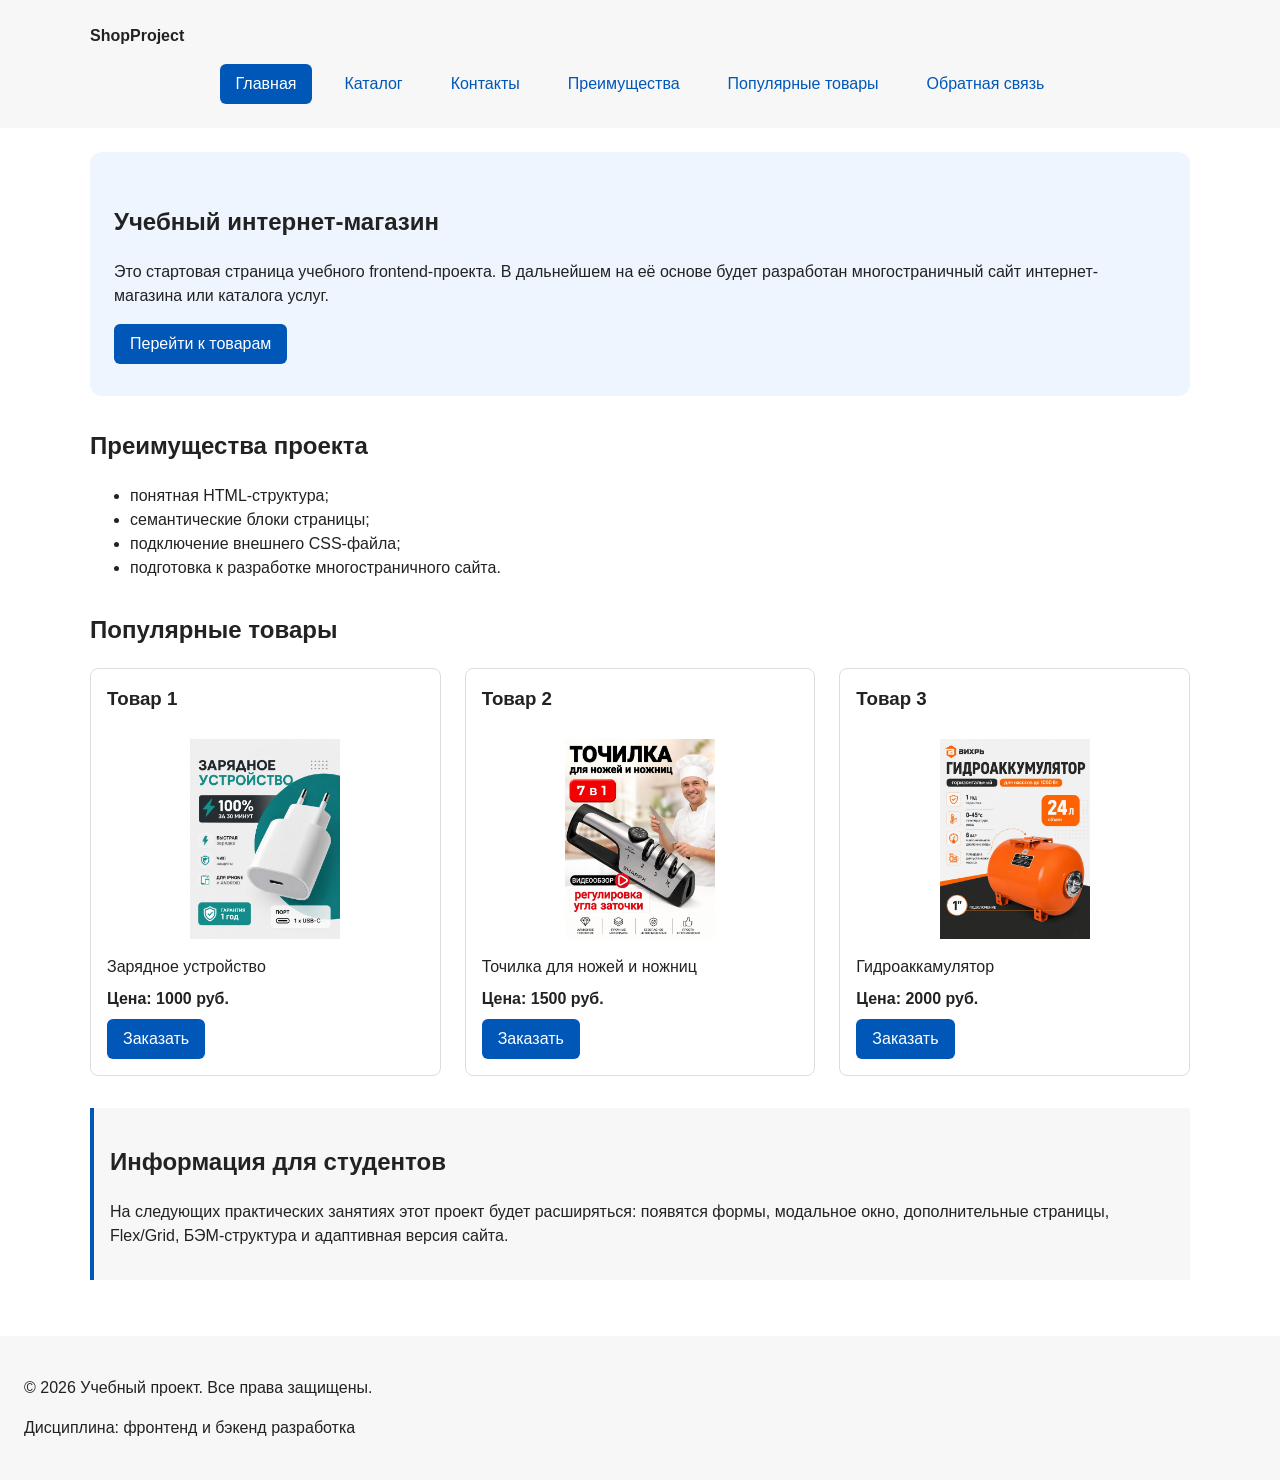
==== commit 3ce8f494: "refactor: привести классы к БЭМ" ====
--- a/index.html
+++ b/index.html
@@ -10,18 +10,18 @@
 </head>
 <body>
 
-  <header>
-    <div class="site-header">
-      <a class="site-logo" href="index.html">ShopProject</a>
+  <header class="site-header">
+    <div class="site-header__inner">
+      <a class="site-header__logo" href="index.html">ShopProject</a>
 
       <nav class="site-nav" aria-label="Основная навигация">
         <ul class="site-nav__list">
-          <li><a href="index.html">Главная</a></li>
-          <li><a href="catalog.html">Каталог</a></li>
-          <li><a href="contacts.html">Контакты</a></li>
-          <li><a href="index.html#advantages">Преимущества</a></li>
-          <li><a href="index.html#popular">Популярные товары</a></li>
-          <li><a href="index.html#contacts">Обратная связь</a></li>
+          <li class="site-nav__item"><a class="site-nav__link site-nav__link--active" href="index.html">Главная</a></li>
+          <li class="site-nav__item"><a class="site-nav__link" href="catalog.html">Каталог</a></li>
+          <li class="site-nav__item"><a class="site-nav__link" href="contacts.html">Контакты</a></li>
+          <li class="site-nav__item"><a class="site-nav__link" href="index.html#advantages">Преимущества</a></li>
+          <li class="site-nav__item"><a class="site-nav__link" href="index.html#popular">Популярные товары</a></li>
+          <li class="site-nav__item"><a class="site-nav__link" href="index.html#contacts">Обратная связь</a></li>
         </ul>
       </nav>
     </div>
@@ -36,7 +36,7 @@
         В дальнейшем на её основе будет разработан многостраничный сайт
         интернет-магазина или каталога услуг.
       </p>
-      <a class="button" href="#popular">Перейти к товарам</a>
+      <a class="button button--primary" href="#popular">Перейти к товарам</a>
     </section>
 
     <section class="section" id="advantages">
@@ -56,31 +56,31 @@
       <div class="products-grid">
 
         <article class="product-card">
-          <h3>Товар 1</h3>
+          <h3 class="product-card__title">Товар 1</h3>
           <img src="images/product-1.jpg" alt="Товар 1" class="product-card__image">
-          <p>Зарядное устройство</p>
-          <p>Цена: 1000 руб.</p>
-          <button class="button product-card__button" type="button" data-product="Товар 1">
+          <p class="product-card__description">Зарядное устройство</p>
+          <p class="product-card__price">Цена: 1000 руб.</p>
+          <button class="button button--primary product-card__button" type="button" data-product="Товар 1">
             Заказать
           </button>
         </article>
 
         <article class="product-card">
-          <h3>Товар 2</h3>
+          <h3 class="product-card__title">Товар 2</h3>
           <img src="images/product-2.jpg" alt="Товар 2" class="product-card__image">
-          <p>Точилка для ножей и ножниц</p>
-          <p>Цена: 1500 руб.</p>
-          <button class="button product-card__button" type="button" data-product="Товар 2">
+          <p class="product-card__description">Точилка для ножей и ножниц</p>
+          <p class="product-card__price">Цена: 1500 руб.</p>
+          <button class="button button--primary product-card__button" type="button" data-product="Товар 2">
             Заказать
           </button>
         </article>
 
         <article class="product-card">
-          <h3>Товар 3</h3>
+          <h3 class="product-card__title">Товар 3</h3>
           <img src="images/product-3.jpg" alt="Товар 3" class="product-card__image">
-          <p>Гидроаккамулятор</p>
-          <p>Цена: 2000 руб.</p>
-          <button class="button product-card__button" type="button" data-product="Товар 3">
+          <p class="product-card__description">Гидроаккамулятор</p>
+          <p class="product-card__price">Цена: 2000 руб.</p>
+          <button class="button button--primary product-card__button" type="button" data-product="Товар 3">
             Заказать
           </button>
         </article>
@@ -106,15 +106,16 @@
 
   <dialog class="order-dialog" id="order-dialog" aria-labelledby="order-dialog-title">
 
-    <h2 id="order-dialog-title">Оформление заявки</h2>
+    <h2 class="order-dialog__title" id="order-dialog-title">Оформление заявки</h2>
 
     <form class="order-form" id="order-form" action="#" method="post" novalidate>
 
       <input id="selected-product" name="selected-product" type="hidden">
 
-      <div class="form-field">
-        <label for="order-name">Имя</label>
+      <div class="order-form__field">
+        <label class="order-form__label" for="order-name">Имя</label>
         <input
+          class="order-form__input"
           id="order-name"
           name="name"
           type="text"
@@ -125,9 +126,10 @@
         >
       </div>
 
-      <div class="form-field">
-        <label for="order-email">E-mail</label>
+      <div class="order-form__field">
+        <label class="order-form__label" for="order-email">E-mail</label>
         <input
+          class="order-form__input"
           id="order-email"
           name="email"
           type="email"
@@ -137,9 +139,10 @@
         >
       </div>
 
-      <div class="form-field">
-        <label for="order-phone">Телефон</label>
+      <div class="order-form__field">
+        <label class="order-form__label" for="order-phone">Телефон</label>
         <input
+          class="order-form__input"
           id="order-phone"
           name="phone"
           type="tel"
@@ -151,14 +154,14 @@
         <small>Формат: +7 (900) 000-00-00</small>
       </div>
 
-      <div class="form-field">
-        <label for="order-date">Дата связи</label>
-        <input id="order-date" name="date" type="date">
-      </div>
-
-      <div class="form-field">
-        <label for="order-topic">Тема заявки</label>
-        <select id="order-topic" name="topic" required>
+      <div class="order-form__field">
+        <label class="order-form__label" for="order-date">Дата связи</label>
+        <input class="order-form__input" id="order-date" name="date" type="date">
+      </div>
+
+      <div class="order-form__field">
+        <label class="order-form__label" for="order-topic">Тема заявки</label>
+        <select class="order-form__select" id="order-topic" name="topic" required>
           <option value="">Выберите тему</option>
           <option value="product">Заказ товара</option>
           <option value="consultation">Консультация</option>
@@ -166,9 +169,10 @@
         </select>
       </div>
 
-      <div class="form-field">
-        <label for="order-comment">Комментарий</label>
+      <div class="order-form__field">
+        <label class="order-form__label" for="order-comment">Комментарий</label>
         <textarea
+          class="order-form__textarea"
           id="order-comment"
           name="comment"
           rows="4"
@@ -176,16 +180,16 @@
         ></textarea>
       </div>
 
-      <div class="form-field form-field--checkbox">
-        <label>
+      <div class="order-form__field order-form__field--checkbox">
+        <label class="order-form__label">
           <input id="order-agreement" name="agreement" type="checkbox" required>
           Я согласен на обработку данных
         </label>
       </div>
 
-      <div class="form-actions">
-        <button type="button" id="close-order-dialog">Закрыть</button>
-        <button type="submit">Отправить заявку</button>
+      <div class="order-form__actions">
+        <button class="button button--secondary" type="button" id="close-order-dialog">Закрыть</button>
+        <button class="button button--primary" type="submit">Отправить заявку</button>
       </div>
 
     </form>
--- a/css/style.css
+++ b/css/style.css
@@ -51,25 +51,13 @@
   background-color: var(--color-bg);
 }
 
-header,
 main,
 footer {
   padding: var(--space-lg);
 }
 
-header {
-  background-color: var(--color-surface);
-}
-
 footer {
   background-color: var(--color-surface);
-}
-
-/* Шапка остаётся сверху при скролле */
-header {
-  position: sticky;
-  top: 0;
-  z-index: 100;
 }
 
 /* ===================================
@@ -97,6 +85,7 @@
   color: var(--color-white);
 }
 
+/* --- Блок button --- */
 .button {
   display: inline-block;
   padding: var(--space-sm) var(--space-md);
@@ -124,6 +113,26 @@
   cursor: not-allowed;
 }
 
+.button--primary {
+  background-color: var(--color-primary);
+  color: var(--color-white);
+}
+
+.button--primary:hover {
+  background-color: var(--color-primary-dark);
+}
+
+.button--secondary {
+  background-color: var(--color-surface);
+  color: var(--color-text);
+  border: 1px solid var(--color-border);
+}
+
+.button--secondary:hover {
+  background-color: var(--color-border);
+  color: var(--color-text);
+}
+
 /* Подсветка цели якоря */
 :target {
   outline: 2px dashed var(--color-primary);
@@ -136,11 +145,19 @@
 
 /* --- Шапка и навигация --- */
 .site-header {
+  position: sticky;
+  top: 0;
+  z-index: 100;
+  padding: var(--space-lg);
+  background-color: var(--color-surface);
+}
+
+.site-header__inner {
   max-width: var(--container-width);
   margin: 0 auto;
 }
 
-.site-logo {
+.site-header__logo {
   font-weight: 700;
   text-decoration: none;
   color: var(--color-text);
@@ -157,7 +174,11 @@
   list-style: none;
 }
 
-.site-nav__list a {
+.site-nav__item {
+  /* задел под будущую стилизацию */
+}
+
+.site-nav__link {
   display: inline-block;
   padding: var(--space-sm) var(--space-md);
   color: var(--color-primary);
@@ -165,7 +186,12 @@
   border-radius: var(--radius-sm);
 }
 
-.site-nav__list a:hover {
+.site-nav__link:hover {
+  color: var(--color-white);
+  background-color: var(--color-primary);
+}
+
+.site-nav__link--active {
   color: var(--color-white);
   background-color: var(--color-primary);
 }
@@ -178,11 +204,11 @@
   color: var(--color-muted);
 }
 
-.breadcrumbs a {
+.breadcrumbs__link {
   color: var(--color-primary);
 }
 
-.breadcrumbs span::before {
+.breadcrumbs__current::before {
   content: " / ";
   color: var(--color-muted);
 }
@@ -228,7 +254,7 @@
   border-color: var(--color-primary);
 }
 
-.product-card h3 {
+.product-card__title {
   margin-top: 0;
 }
 
@@ -240,7 +266,16 @@
   margin-bottom: var(--space-sm);
 }
 
-.product-card .button {
+.product-card__description {
+  margin: 0;
+}
+
+.product-card__price {
+  margin: 0;
+  font-weight: 700;
+}
+
+.product-card__button {
   margin-top: auto;
   align-self: flex-start;
 }
@@ -264,25 +299,30 @@
   padding: var(--space-lg);
   border: none;
   border-radius: var(--radius-lg);
+  z-index: 200;
 }
 
 .order-dialog::backdrop {
   background-color: rgba(0, 0, 0, 0.5);
 }
 
+.order-dialog__title {
+  margin-top: 0;
+}
+
 /* --- Поля формы --- */
-.form-field {
+.order-form__field {
   margin-bottom: var(--space-md);
 }
 
-.form-field label {
+.order-form__label {
   display: block;
   margin-bottom: var(--space-xs);
 }
 
-.form-field input,
-.form-field select,
-.form-field textarea {
+.order-form__input,
+.order-form__select,
+.order-form__textarea {
   width: 100%;
   padding: 10px 12px;
   border: 1px solid var(--color-border);
@@ -290,26 +330,26 @@
   font: inherit;
 }
 
-.form-field input[type="checkbox"] {
+.order-form__input[type="checkbox"] {
   width: auto;
 }
 
-.form-field small {
+.order-form__field small {
   display: block;
   margin-top: var(--space-xs);
   color: var(--color-muted);
 }
 
-.form-field input:hover,
-.form-field select:hover,
-.form-field textarea:hover {
+.order-form__input:hover,
+.order-form__select:hover,
+.order-form__textarea:hover {
   border-color: var(--color-primary);
 }
 
-.form-field input:focus-visible,
-.form-field select:focus-visible,
-.form-field textarea:focus-visible,
-.form-actions button:focus-visible {
+.order-form__input:focus-visible,
+.order-form__select:focus-visible,
+.order-form__textarea:focus-visible,
+.order-form__actions .button:focus-visible {
   outline: 2px solid var(--color-primary);
   outline-offset: 3px;
 }
@@ -318,7 +358,7 @@
   border-color: var(--color-danger);
 }
 
-.form-actions {
+.order-form__actions {
   display: flex;
   gap: var(--space-md);
   margin-top: var(--space-lg);
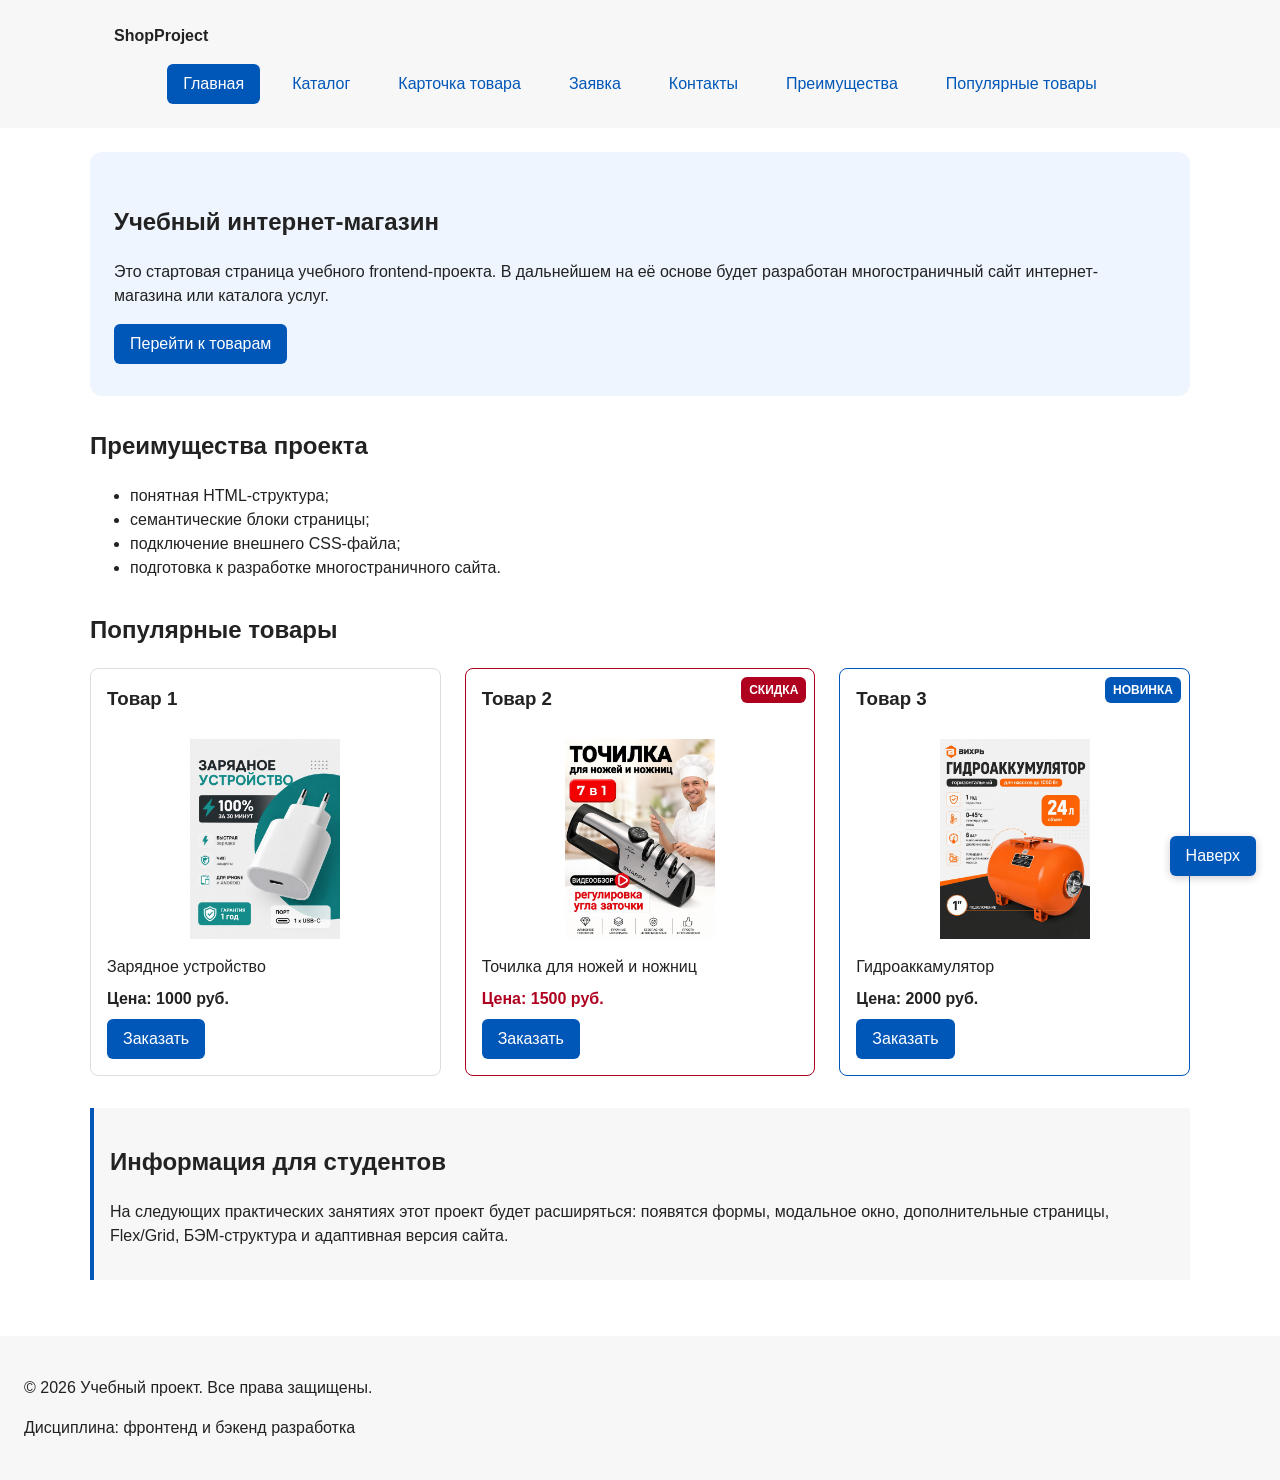
==== commit 4ef6bf2d: "feat: prepare multi-page HTML/CSS project for KR1 submission" ====
--- a/index.html
+++ b/index.html
@@ -18,10 +18,11 @@
         <ul class="site-nav__list">
           <li class="site-nav__item"><a class="site-nav__link site-nav__link--active" href="index.html">Главная</a></li>
           <li class="site-nav__item"><a class="site-nav__link" href="catalog.html">Каталог</a></li>
+          <li class="site-nav__item"><a class="site-nav__link" href="product.html">Карточка товара</a></li>
+          <li class="site-nav__item"><a class="site-nav__link" href="order.html">Заявка</a></li>
           <li class="site-nav__item"><a class="site-nav__link" href="contacts.html">Контакты</a></li>
           <li class="site-nav__item"><a class="site-nav__link" href="index.html#advantages">Преимущества</a></li>
           <li class="site-nav__item"><a class="site-nav__link" href="index.html#popular">Популярные товары</a></li>
-          <li class="site-nav__item"><a class="site-nav__link" href="index.html#contacts">Обратная связь</a></li>
         </ul>
       </nav>
     </div>
@@ -65,7 +66,8 @@
           </button>
         </article>
 
-        <article class="product-card">
+        <article class="product-card product-card--discount">
+          <span class="product-card__badge">Скидка</span>
           <h3 class="product-card__title">Товар 2</h3>
           <img src="images/product-2.jpg" alt="Товар 2" class="product-card__image">
           <p class="product-card__description">Точилка для ножей и ножниц</p>
@@ -75,7 +77,8 @@
           </button>
         </article>
 
-        <article class="product-card">
+        <article class="product-card product-card--featured">
+          <span class="product-card__badge">Новинка</span>
           <h3 class="product-card__title">Товар 3</h3>
           <img src="images/product-3.jpg" alt="Товар 3" class="product-card__image">
           <p class="product-card__description">Гидроаккамулятор</p>
@@ -199,5 +202,7 @@
     Форма успешно отправлена!
   </p>
 
+  <a class="to-top" href="#">Наверх</a>
+
 </body>
 </html>
--- a/css/style.css
+++ b/css/style.css
@@ -76,31 +76,15 @@
   outline-offset: 3px;
 }
 
-/* Кнопки-ссылки не должны терять белый текст при hover */
-a.button,
-a.button:hover,
-a.button:focus,
-a.button:focus-visible,
-a.button:active {
-  color: var(--color-white);
-}
-
 /* --- Блок button --- */
 .button {
   display: inline-block;
   padding: var(--space-sm) var(--space-md);
-  color: var(--color-white);
-  background-color: var(--color-primary);
+  border: none;
+  border-radius: var(--radius-sm);
+  font: inherit;
   text-decoration: none;
-  border: none;
-  border-radius: var(--radius-sm);
-  font: inherit;
   cursor: pointer;
-}
-
-.button:hover {
-  background-color: var(--color-primary-dark);
-  color: var(--color-white);
 }
 
 .button:focus-visible {
@@ -108,14 +92,15 @@
   outline-offset: 3px;
 }
 
-.button:disabled {
+.button:disabled,
+.button--disabled {
   opacity: 0.6;
   cursor: not-allowed;
 }
 
 .button--primary {
+  color: var(--color-white);
   background-color: var(--color-primary);
-  color: var(--color-white);
 }
 
 .button--primary:hover {
@@ -123,14 +108,23 @@
 }
 
 .button--secondary {
-  background-color: var(--color-surface);
-  color: var(--color-text);
-  border: 1px solid var(--color-border);
+  color: var(--color-primary);
+  background-color: transparent;
+  border: 1px solid var(--color-primary);
 }
 
 .button--secondary:hover {
-  background-color: var(--color-border);
-  color: var(--color-text);
+  color: var(--color-white);
+  background-color: var(--color-primary);
+}
+
+/* Ссылка-кнопка не должна терять белый текст при hover */
+a.button--primary,
+a.button--primary:hover,
+a.button--primary:focus,
+a.button--primary:focus-visible,
+a.button--primary:active {
+  color: var(--color-white);
 }
 
 /* Подсветка цели якоря */
@@ -148,13 +142,13 @@
   position: sticky;
   top: 0;
   z-index: 100;
+  background-color: var(--color-surface);
+}
+
+.site-header__inner {
+  max-width: var(--container-width);
+  margin: 0 auto;
   padding: var(--space-lg);
-  background-color: var(--color-surface);
-}
-
-.site-header__inner {
-  max-width: var(--container-width);
-  margin: 0 auto;
 }
 
 .site-header__logo {
@@ -174,10 +168,6 @@
   list-style: none;
 }
 
-.site-nav__item {
-  /* задел под будущую стилизацию */
-}
-
 .site-nav__link {
   display: inline-block;
   padding: var(--space-sm) var(--space-md);
@@ -191,6 +181,11 @@
   background-color: var(--color-primary);
 }
 
+.site-nav__link:focus-visible {
+  outline: 2px solid var(--color-primary);
+  outline-offset: 3px;
+}
+
 .site-nav__link--active {
   color: var(--color-white);
   background-color: var(--color-primary);
@@ -241,6 +236,7 @@
 
 /* --- Карточка товара --- */
 .product-card {
+  position: relative; /* контейнер для абсолютного бейджа */
   display: flex;
   flex-direction: column;
   gap: var(--space-sm);
@@ -252,6 +248,36 @@
 
 .product-card:hover {
   border-color: var(--color-primary);
+}
+
+.product-card--featured {
+  border-color: var(--color-primary);
+}
+
+.product-card--discount {
+  border-color: var(--color-danger);
+}
+
+.product-card--discount .product-card__price {
+  color: var(--color-danger);
+}
+
+.product-card__badge {
+  position: absolute;
+  top: var(--space-sm);
+  right: var(--space-sm);
+  padding: 4px 8px;
+  color: var(--color-white);
+  background-color: var(--color-danger);
+  border-radius: var(--radius-sm);
+  font-size: 12px;
+  font-weight: 700;
+  text-transform: uppercase;
+  z-index: 1;
+}
+
+.product-card--featured .product-card__badge {
+  background-color: var(--color-primary);
 }
 
 .product-card__title {
@@ -425,4 +451,120 @@
   border: 1px solid var(--color-border);
   border-radius: var(--radius-sm);
   font: inherit;
+}
+
+/* ===================================
+   7. Позиционирование: фикс-кнопка «Наверх»
+   =================================== */
+.to-top {
+  position: fixed;
+  right: var(--space-lg);
+  bottom: var(--space-lg);
+  z-index: 150;
+  display: inline-block;
+  padding: var(--space-sm) var(--space-md);
+  color: var(--color-white);
+  background-color: var(--color-primary);
+  text-decoration: none;
+  border-radius: var(--radius-sm);
+  box-shadow: 0 2px 8px rgba(0, 0, 0, 0.2);
+}
+
+.to-top:hover {
+  color: var(--color-white);
+  background-color: var(--color-primary-dark);
+}
+
+.to-top:focus-visible {
+  outline: 2px solid var(--color-white);
+  outline-offset: 3px;
+}
+
+/* ===================================
+   8. Таблица характеристик
+   =================================== */
+.product-table {
+  width: 100%;
+  max-width: var(--container-width);
+  margin: 0 auto var(--space-xl);
+  border-collapse: collapse;
+  background-color: var(--color-bg);
+}
+
+.product-table caption {
+  padding: var(--space-sm) 0;
+  font-weight: 700;
+  text-align: left;
+  color: var(--color-text);
+}
+
+.product-table th,
+.product-table td {
+  padding: var(--space-sm) var(--space-md);
+  border: 1px solid var(--color-border);
+  text-align: left;
+}
+
+.product-table thead th {
+  background-color: var(--color-surface);
+}
+
+.product-table tbody tr:nth-child(even) {
+  background-color: var(--color-surface);
+}
+
+/* ===================================
+   9. Детальная страница товара
+   =================================== */
+.product-detail {
+  max-width: var(--container-width);
+  margin: 0 auto var(--space-xl);
+  display: grid;
+  grid-template-columns: minmax(280px, 1fr) 1.2fr;
+  gap: var(--space-xl);
+  align-items: start;
+}
+
+.product-detail__image {
+  width: 100%;
+  height: auto;
+  max-height: 420px;
+  object-fit: contain;
+  border: 1px solid var(--color-border);
+  border-radius: var(--radius-md);
+  background-color: var(--color-bg);
+}
+
+.product-detail__title {
+  margin-top: 0;
+}
+
+.product-detail__price {
+  margin: var(--space-md) 0;
+  font-size: 24px;
+  font-weight: 700;
+  color: var(--color-primary);
+}
+
+.product-detail__actions {
+  display: flex;
+  flex-wrap: wrap;
+  gap: var(--space-md);
+  margin-top: var(--space-lg);
+}
+
+/* ===================================
+   10. Страница заявки
+   =================================== */
+.order-page {
+  max-width: var(--container-width);
+  margin: 0 auto var(--space-xl);
+}
+
+.order-page__form {
+  max-width: 640px;
+  padding: var(--space-lg);
+  border: 1px solid var(--color-border);
+  border-radius: var(--radius-lg);
+  background-color: var(--color-bg);
 }
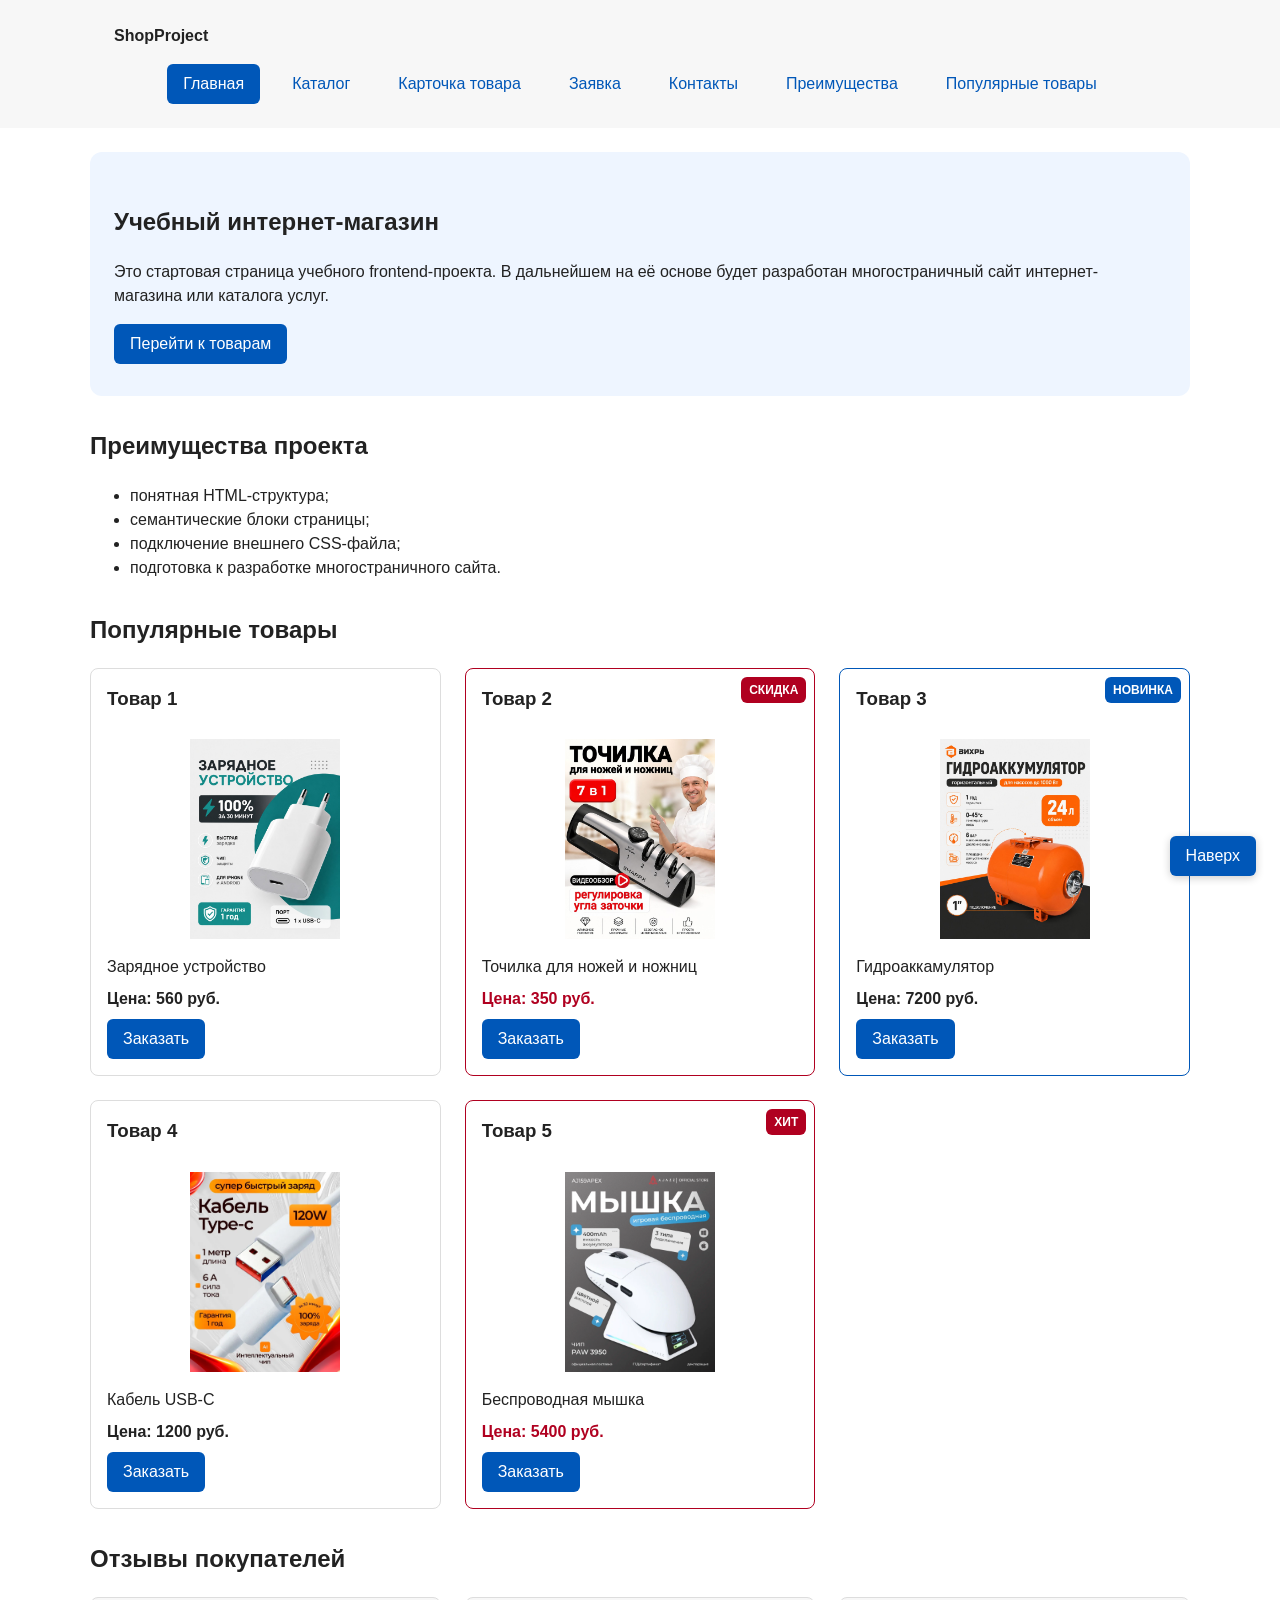
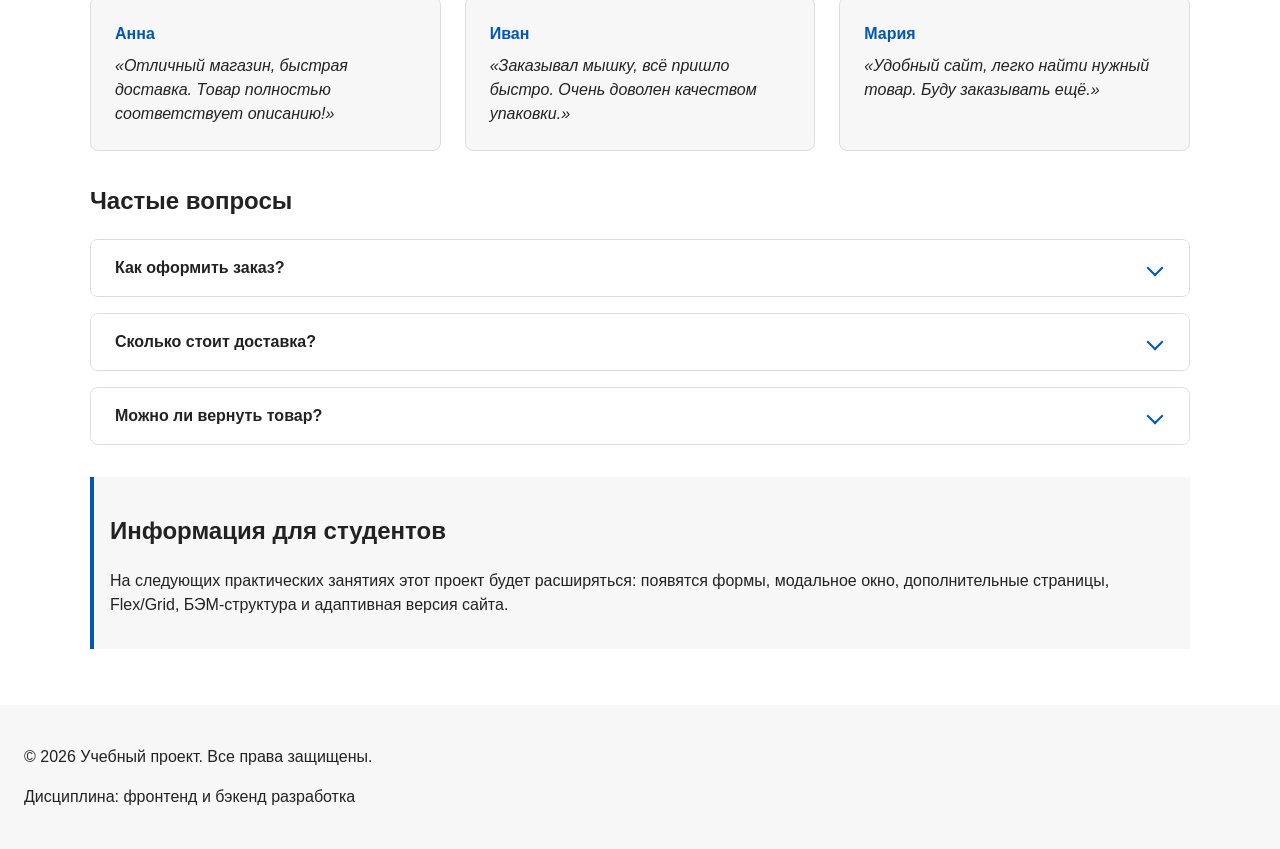
==== commit 05e337f9: "feat: add FAQ, reviews and sticky filters for KR2" ====
--- a/index.html
+++ b/index.html
@@ -60,7 +60,7 @@
           <h3 class="product-card__title">Товар 1</h3>
           <img src="images/product-1.jpg" alt="Товар 1" class="product-card__image">
           <p class="product-card__description">Зарядное устройство</p>
-          <p class="product-card__price">Цена: 1000 руб.</p>
+          <p class="product-card__price">Цена: 560 руб.</p>
           <button class="button button--primary product-card__button" type="button" data-product="Товар 1">
             Заказать
           </button>
@@ -71,7 +71,7 @@
           <h3 class="product-card__title">Товар 2</h3>
           <img src="images/product-2.jpg" alt="Товар 2" class="product-card__image">
           <p class="product-card__description">Точилка для ножей и ножниц</p>
-          <p class="product-card__price">Цена: 1500 руб.</p>
+          <p class="product-card__price">Цена: 350 руб.</p>
           <button class="button button--primary product-card__button" type="button" data-product="Товар 2">
             Заказать
           </button>
@@ -82,11 +82,82 @@
           <h3 class="product-card__title">Товар 3</h3>
           <img src="images/product-3.jpg" alt="Товар 3" class="product-card__image">
           <p class="product-card__description">Гидроаккамулятор</p>
-          <p class="product-card__price">Цена: 2000 руб.</p>
+          <p class="product-card__price">Цена: 7200 руб.</p>
           <button class="button button--primary product-card__button" type="button" data-product="Товар 3">
             Заказать
           </button>
         </article>
+
+        <!-- Новый товар 4 -->
+        <article class="product-card">
+          <h3 class="product-card__title">Товар 4</h3>
+          <img src="images/product-4.jpg" alt="Товар 4" class="product-card__image">
+          <p class="product-card__description">Кабель USB-C</p>
+          <p class="product-card__price">Цена: 1200 руб.</p>
+          <button class="button button--primary product-card__button" type="button" data-product="Товар 4">
+            Заказать
+          </button>
+        </article>
+
+        <!-- Новый товар 5 -->
+        <article class="product-card product-card--discount">
+          <span class="product-card__badge">Хит</span>
+          <h3 class="product-card__title">Товар 5</h3>
+          <img src="images/product-5.jpg" alt="Товар 5" class="product-card__image">
+          <p class="product-card__description">Беспроводная мышка</p>
+          <p class="product-card__price">Цена: 5400 руб.</p>
+          <button class="button button--primary product-card__button" type="button" data-product="Товар 5">
+            Заказать
+          </button>
+        </article>
+
+      </div>
+    </section>
+
+    <!-- Блок Отзывы на главной -->
+    <section class="section" id="reviews">
+      <h2>Отзывы покупателей</h2>
+      <div class="reviews-grid">
+        <article class="review-card">
+          <p class="review-card__author">Анна</p>
+          <p class="review-card__text">«Отличный магазин, быстрая доставка. Товар полностью соответствует описанию!»</p>
+        </article>
+        <article class="review-card">
+          <p class="review-card__author">Иван</p>
+          <p class="review-card__text">«Заказывал мышку, всё пришло быстро. Очень доволен качеством упаковки.»</p>
+        </article>
+        <article class="review-card">
+          <p class="review-card__author">Мария</p>
+          <p class="review-card__text">«Удобный сайт, легко найти нужный товар. Буду заказывать ещё.»</p>
+        </article>
+      </div>
+    </section>
+
+    <!-- Блок FAQ -->
+    <section class="faq" id="faq">
+      <h2>Частые вопросы</h2>
+      <div class="faq__list">
+        
+        <details class="faq__item">
+          <summary class="faq__question">Как оформить заказ?</summary>
+          <div class="faq__answer">
+            <p>Выберите товар в каталоге, нажмите «Заказать» или «Оформить заявку», заполните форму и отправьте её.</p>
+          </div>
+        </details>
+
+        <details class="faq__item">
+          <summary class="faq__question">Сколько стоит доставка?</summary>
+          <div class="faq__answer">
+            <p>Доставка по городу бесплатная при заказе от 2000 рублей. В другие регионы — по тарифам почты.</p>
+          </div>
+        </details>
+
+        <details class="faq__item">
+          <summary class="faq__question">Можно ли вернуть товар?</summary>
+          <div class="faq__answer">
+            <p>Да, в течение 14 дней после получения, если товар не был в использовании и сохранена упаковка.</p>
+          </div>
+        </details>
 
       </div>
     </section>
@@ -108,60 +179,27 @@
   </footer>
 
   <dialog class="order-dialog" id="order-dialog" aria-labelledby="order-dialog-title">
-
+    <!-- Модалка остается без изменений -->
     <h2 class="order-dialog__title" id="order-dialog-title">Оформление заявки</h2>
-
     <form class="order-form" id="order-form" action="#" method="post" novalidate>
-
       <input id="selected-product" name="selected-product" type="hidden">
-
       <div class="order-form__field">
         <label class="order-form__label" for="order-name">Имя</label>
-        <input
-          class="order-form__input"
-          id="order-name"
-          name="name"
-          type="text"
-          placeholder="Введите ваше имя"
-          minlength="2"
-          autocomplete="given-name"
-          required
-        >
-      </div>
-
+        <input class="order-form__input" id="order-name" name="name" type="text" placeholder="Введите ваше имя" minlength="2" autocomplete="given-name" required>
+      </div>
       <div class="order-form__field">
         <label class="order-form__label" for="order-email">E-mail</label>
-        <input
-          class="order-form__input"
-          id="order-email"
-          name="email"
-          type="email"
-          placeholder="example@mail.ru"
-          autocomplete="email"
-          required
-        >
-      </div>
-
+        <input class="order-form__input" id="order-email" name="email" type="email" placeholder="example@mail.ru" autocomplete="email" required>
+      </div>
       <div class="order-form__field">
         <label class="order-form__label" for="order-phone">Телефон</label>
-        <input
-          class="order-form__input"
-          id="order-phone"
-          name="phone"
-          type="tel"
-          inputmode="tel"
-          placeholder="+7 (900) 000-00-00"
-          pattern="^\+7 \(\d{3}\) \d{3}-\d{2}-\d{2}$"
-          required
-        >
+        <input class="order-form__input" id="order-phone" name="phone" type="tel" inputmode="tel" placeholder="+7 (900) 000-00-00" pattern="^\+7 \(\d{3}\) \d{3}-\d{2}-\d{2}$" required>
         <small>Формат: +7 (900) 000-00-00</small>
       </div>
-
       <div class="order-form__field">
         <label class="order-form__label" for="order-date">Дата связи</label>
         <input class="order-form__input" id="order-date" name="date" type="date">
       </div>
-
       <div class="order-form__field">
         <label class="order-form__label" for="order-topic">Тема заявки</label>
         <select class="order-form__select" id="order-topic" name="topic" required>
@@ -171,30 +209,20 @@
           <option value="delivery">Доставка</option>
         </select>
       </div>
-
       <div class="order-form__field">
         <label class="order-form__label" for="order-comment">Комментарий</label>
-        <textarea
-          class="order-form__textarea"
-          id="order-comment"
-          name="comment"
-          rows="4"
-          placeholder="Укажите дополнительную информацию"
-        ></textarea>
-      </div>
-
+        <textarea class="order-form__textarea" id="order-comment" name="comment" rows="4" placeholder="Укажите дополнительную информацию"></textarea>
+      </div>
       <div class="order-form__field order-form__field--checkbox">
         <label class="order-form__label">
           <input id="order-agreement" name="agreement" type="checkbox" required>
           Я согласен на обработку данных
         </label>
       </div>
-
       <div class="order-form__actions">
         <button class="button button--secondary" type="button" id="close-order-dialog">Закрыть</button>
         <button class="button button--primary" type="submit">Отправить заявку</button>
       </div>
-
     </form>
   </dialog>
 
@@ -202,7 +230,7 @@
     Форма успешно отправлена!
   </p>
 
-  <a class="to-top" href="#">Наверх</a>
+  <a class="to-top" href="#" aria-label="Наверх">Наверх</a>
 
 </body>
 </html>
--- a/css/style.css
+++ b/css/style.css
@@ -567,4 +567,192 @@
   border: 1px solid var(--color-border);
   border-radius: var(--radius-lg);
   background-color: var(--color-bg);
+}
+
+/* ===================================
+   11. FAQ (Частые вопросы)
+   =================================== */
+.faq {
+  max-width: var(--container-width);
+  margin: 0 auto var(--space-xl);
+}
+
+.faq__list {
+  display: flex;
+  flex-direction: column;
+  gap: var(--space-md);
+}
+
+.faq__item {
+  border: 1px solid var(--color-border);
+  border-radius: var(--radius-md);
+  background-color: var(--color-bg);
+  overflow: hidden;
+  transition: border-color 0.2s ease, box-shadow 0.2s ease;
+}
+
+.faq__item:hover {
+  border-color: var(--color-primary);
+  box-shadow: 0 2px 8px rgba(0, 87, 184, 0.1);
+}
+
+/* Кнопка-вопрос */
+.faq__question {
+  display: flex;
+  justify-content: space-between;
+  align-items: center;
+  padding: var(--space-md) var(--space-lg);
+  font-weight: 700;
+  font-size: 16px;
+  color: var(--color-text);
+  cursor: pointer;
+  background-color: var(--color-bg);
+  user-select: none;
+  transition: background-color 0.2s ease, color 0.2s ease;
+}
+
+.faq__question:hover {
+  background-color: var(--color-surface-accent);
+  color: var(--color-primary);
+}
+
+/* Прячем стандартный треугольник */
+.faq__question::-webkit-details-marker {
+  display: none;
+}
+.faq__question::marker {
+  display: none;
+}
+
+/* Красивая стрелочка */
+.faq__question::after {
+  content: "";
+  display: inline-block;
+  width: 10px;
+  height: 10px;
+  border-right: 2px solid var(--color-primary);
+  border-bottom: 2px solid var(--color-primary);
+  transform: rotate(45deg);
+  transition: transform 0.3s ease;
+  margin-right: 4px;
+}
+
+/* Поворот стрелочки при открытии */
+.faq__item[open] .faq__question::after {
+  transform: rotate(-135deg);
+}
+
+.faq__item[open] .faq__question {
+  color: var(--color-primary);
+}
+
+/* Контейнер для плавного выезда текста */
+.faq__answer {
+  margin: 0;
+  padding: 0 var(--space-lg);
+  color: var(--color-muted);
+  line-height: 1.6;
+  
+  /* Анимация выезда */
+  display: grid;
+  grid-template-rows: 0fr;
+  transition: grid-template-rows 0.3s ease, padding 0.3s ease;
+}
+
+/* Обертка нужна для grid-анимации */
+.faq__answer > * {
+  overflow: hidden;
+  margin: 0;
+}
+
+/* Открываем блок и анимируем */
+.faq__item[open] .faq__answer {
+  grid-template-rows: 1fr;
+  padding-bottom: var(--space-md);
+}
+
+/* Разделительная линия внутри открытого блока */
+.faq__item[open] .faq__answer > p {
+  border-top: 1px solid var(--color-border);
+  padding-top: var(--space-md);
+}
+
+/* ===================================
+   12. Отзывы (на главной и в карточке)
+   =================================== */
+.reviews-grid {
+  display: grid;
+  grid-template-columns: repeat(3, 1fr);
+  gap: var(--space-lg);
+  margin-bottom: var(--space-xl);
+}
+
+.review-card {
+  padding: var(--space-lg);
+  border: 1px solid var(--color-border);
+  border-radius: var(--radius-md);
+  background-color: var(--color-surface); /* Серый фон */
+  display: flex;
+  flex-direction: column;
+  gap: var(--space-sm);
+  transition: transform 0.2s ease, box-shadow 0.2s ease;
+}
+
+.review-card:hover {
+  transform: translateY(-2px);
+  box-shadow: 0 4px 12px rgba(0, 0, 0, 0.05);
+  border-color: var(--color-primary);
+}
+
+.review-card__author {
+  margin: 0;
+  font-weight: 700;
+  color: var(--color-primary);
+}
+
+.review-card__text {
+  margin: 0;
+  font-style: italic;
+  color: var(--color-text);
+  line-height: 1.5;
+}
+
+/* Отзывы на странице товара */
+.product-reviews {
+  max-width: var(--container-width);
+  margin: 0 auto var(--space-xl);
+}
+
+.product-reviews__list {
+  display: flex;
+  flex-direction: column;
+  gap: var(--space-md);
+}
+
+.product-reviews__item {
+  padding: var(--space-md) var(--space-lg);
+  border-left: 4px solid var(--color-primary);
+  background-color: var(--color-surface); /* Серый фон */
+  border-radius: 0 var(--radius-md) var(--radius-md) 0;
+}
+
+.product-reviews__author {
+  margin: 0 0 var(--space-xs);
+  font-weight: 700;
+  color: var(--color-primary);
+}
+
+.product-reviews__text {
+  margin: 0;
+  color: var(--color-text);
+  line-height: 1.5;
+}
+
+/* ===================================
+   13. Sticky-фильтр в каталоге
+   =================================== */
+.catalog-filters {
+  position: sticky;
+  top: 120px; /* Отступ, чтобы не наезжать на залипающую шапку */
+  align-self: start;
 }
